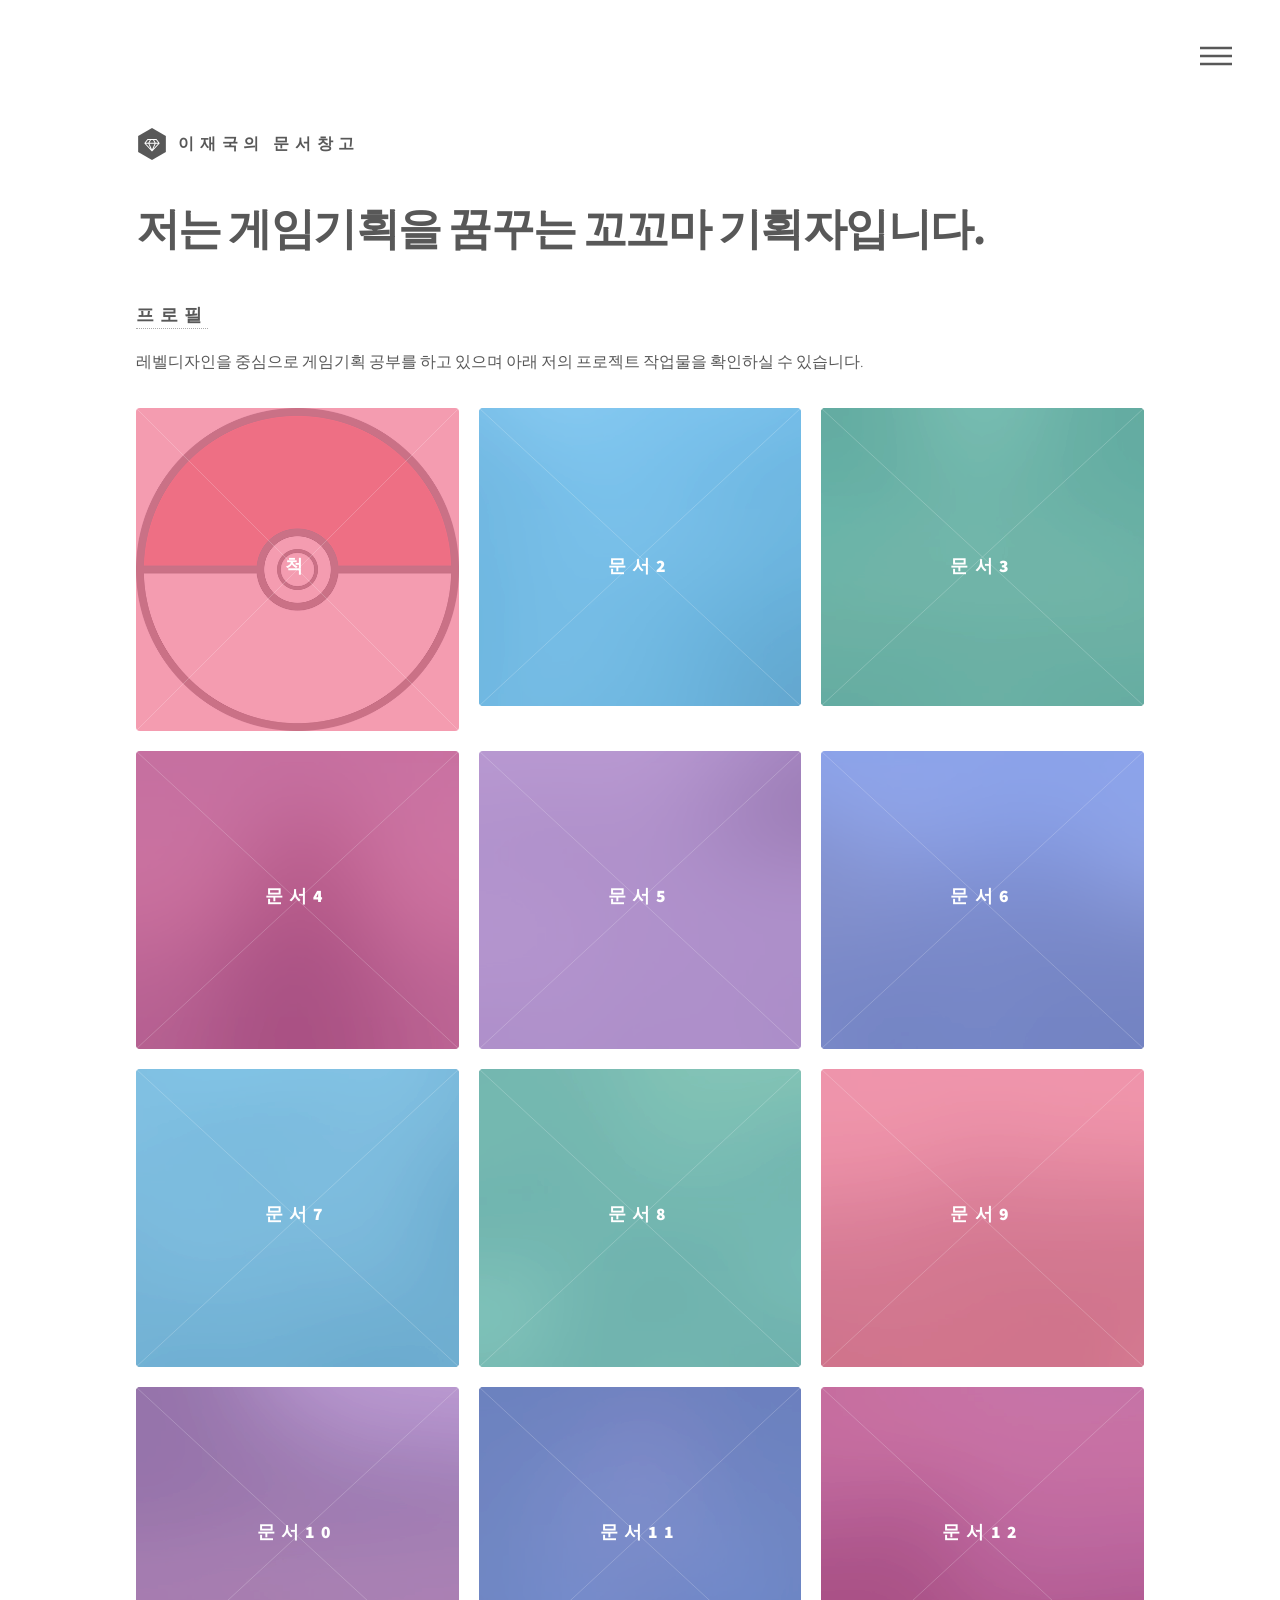
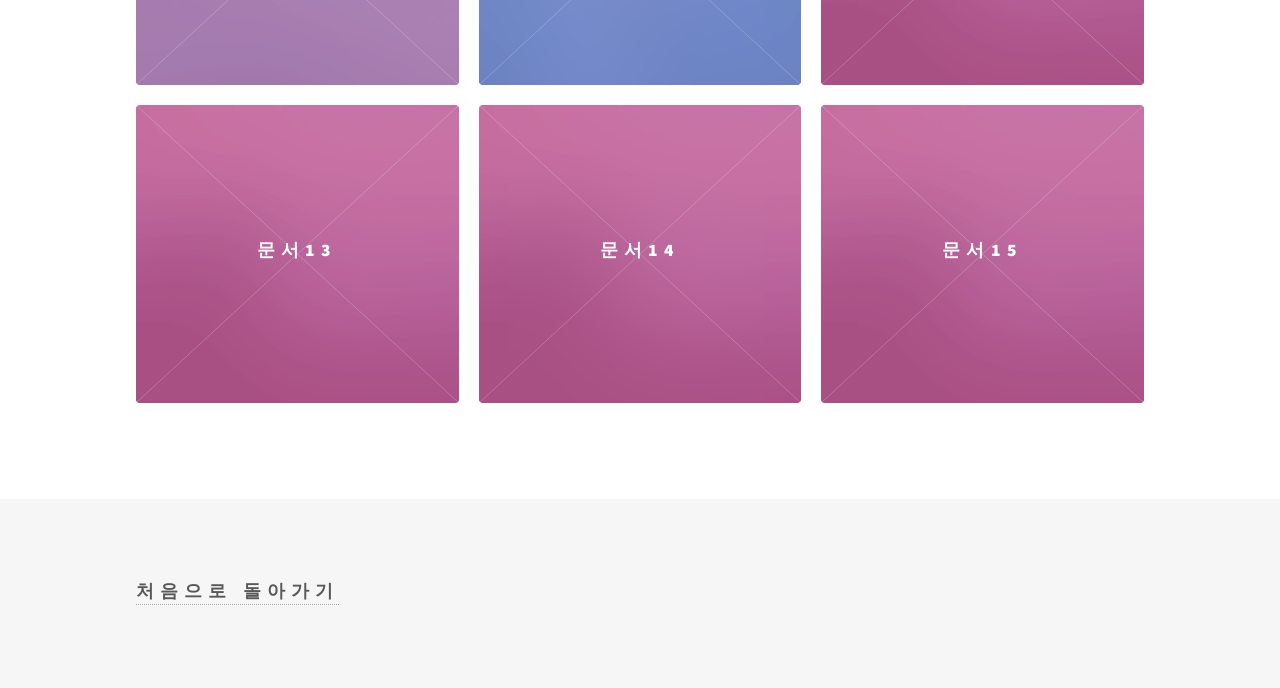
==== pages/index.html @ 63937e30 "새 파일 생성 뉴 마크다운 생성" ====
<!doctype html>
<html>
  <head>
    <title>이재국의 문서창고</title>
    <meta charset="utf-8" />
    <meta
      name="viewport"
      content="width=device-width, initial-scale=1, user-scalable=no"
    />
    <link rel="stylesheet" href="assets/css/main.css" />
    <noscript
      ><link rel="stylesheet" href="assets/css/noscript.css"
    /></noscript>
  </head>
  <body class="is-preload">
    <!-- Wrapper -->
    <div id="wrapper">
      <!-- Header -->
      <header id="header">
        <div class="inner">
          <!-- Logo -->
          <a href="index.html" class="logo">
            <span class="symbol"><img src="images/logo.svg" alt="" /></span
            ><span class="title">이재국의 문서창고</span>
          </a>

          <!-- Nav -->
          <nav>
            <ul>
              <li><a href="#menu">Menu</a></li>
            </ul>
          </nav>
        </div>
      </header>

      <!-- Menu -->
      <nav id="menu">
        <h2>문서바로가기</h2>
        <ul>
          <li><a href="/pages/page01.html">문서1</a></li>
          <li><a href="/pages/page02.html">문서2</a></li>
          <li><a href="/pages/page03.html">문서3</a></li>
          <li><a href="/pages/page04.html">문서4</a></li>
          <li><a href="/pages/page05.html">문서5</a></li>
          <li><a href="/pages/page06.html">문서6</a></li>
          <li><a href="/pages/page07.html">문서7</a></li>
          <li><a href="/pages/page08.html">문서8</a></li>
          <li><a href="/pages/page09.html">문서9</a></li>
          <li><a href="/pages/page10.html">문서10</a></li>
          <li><a href="/pages/page11.html">문서11</a></li>
          <li><a href="/pages/page12.html">문서12</a></li>
          <li><a href="/pages/page13.html">문서13</a></li>
          <li><a href="/pages/page14.html">문서14</a></li>
          <li><a href="/pages/page15.html">문서15</a></li>
        </ul>
      </nav>

      <!-- Main -->
      <div id="main">
        <div class="inner">
          <header>
            <h1>저는 게임기획을 꿈꾸는 꼬꼬마 기획자입니다.<br /></h1>
            <h2>
              <a
                href="https://www.notion.so/gamedesigncosmos/445e931230a882c5b68301362e0fc524?source=copy_link"
                >프로필</a
              >
            </h2>

            <p>
              레벨디자인을 중심으로 게임기획 공부를 하고 있으며 아래 저의
              프로젝트 작업물을 확인하실 수 있습니다.
            </p>
          </header>
          <section class="tiles">
            <article class="style1">
              <span class="image">
                <img src="images/pic01.png" alt="" />
              </span>
              <a href="/pages/page01.html">
                <h2>척</h2>
                <div class="content">
                  <p>로그라이크 디펜스에 대한 기획서 입니다.</p>
                </div>
              </a>
            </article>
            <article class="style2">
              <span class="image">
                <img src="images/pic02.jpg" alt="" />
              </span>
              <a href="/pages/page02.html">
                <h2>문서2</h2>
                <div class="content">
                  <p>
                    응애 나 아기 게임 기획자야
                  </p>
                </div>
              </a>
            </article>
            <article class="style3">
              <span class="image">
                <img src="images/pic03.jpg" alt="" />
              </span>
              <a href="/pages/page03.html">
                <h2>문서3</h2>
                <div class="content">
                  <p>
                    Sed nisl arcu euismod sit amet nisi lorem etiam dolor
                    veroeros et feugiat.
                  </p>
                </div>
              </a>
            </article>
            <article class="style4">
              <span class="image">
                <img src="images/pic04.jpg" alt="" />
              </span>
              <a href="/pages/page04.html">
                <h2>문서4</h2>
                <div class="content">
                  <p>
                    Sed nisl arcu euismod sit amet nisi lorem etiam dolor
                    veroeros et feugiat.
                  </p>
                </div>
              </a>
            </article>
            <article class="style5">
              <span class="image">
                <img src="images/pic05.jpg" alt="" />
              </span>
              <a href="/pages/page05.html">
                <h2>문서5</h2>
                <div class="content">
                  <p>
                    Sed nisl arcu euismod sit amet nisi lorem etiam dolor
                    veroeros et feugiat.
                  </p>
                </div>
              </a>
            </article>
            <article class="style6">
              <span class="image">
                <img src="images/pic06.jpg" alt="" />
              </span>
              <a href="/pages/page06.html">
                <h2>문서6</h2>
                <div class="content">
                  <p>
                    Sed nisl arcu euismod sit amet nisi lorem etiam dolor
                    veroeros et feugiat.
                  </p>
                </div>
              </a>
            </article>
            <article class="style2">
              <span class="image">
                <img src="images/pic07.jpg" alt="" />
              </span>
              <a href="/pages/page07.html">
                <h2>문서7</h2>
                <div class="content">
                  <p>
                    Sed nisl arcu euismod sit amet nisi lorem etiam dolor
                    veroeros et feugiat.
                  </p>
                </div>
              </a>
            </article>
            <article class="style3">
              <span class="image">
                <img src="images/pic08.jpg" alt="" />
              </span>
              <a href="/pages/page08.html">
                <h2>문서8</h2>
                <div class="content">
                  <p>
                    Sed nisl arcu euismod sit amet nisi lorem etiam dolor
                    veroeros et feugiat.
                  </p>
                </div>
              </a>
            </article>
            <article class="style1">
              <span class="image">
                <img src="images/pic09.jpg" alt="" />
              </span>
              <a href="/pages/page09.html">
                <h2>문서9</h2>
                <div class="content">
                  <p>
                    Sed nisl arcu euismod sit amet nisi lorem etiam dolor
                    veroeros et feugiat.
                  </p>
                </div>
              </a>
            </article>
            <article class="style5">
              <span class="image">
                <img src="images/pic10.jpg" alt="" />
              </span>
              <a href="/pages/page10.html">
                <h2>문서10</h2>
                <div class="content">
                  <p>
                    Sed nisl arcu euismod sit amet nisi lorem etiam dolor
                    veroeros et feugiat.
                  </p>
                </div>
              </a>
            </article>
            <article class="style6">
              <span class="image">
                <img src="images/pic11.jpg" alt="" />
              </span>
              <a href="/pages/page11.html">
                <h2>문서11</h2>
                <div class="content">
                  <p>
                    Sed nisl arcu euismod sit amet nisi lorem etiam dolor
                    veroeros et feugiat.
                  </p>
                </div>
              </a>
            </article>
            <article class="style4">
              <span class="image">
                <img src="images/pic12.jpg" alt="" />
              </span>
              <a href="/pages/page12.html">
                <h2>문서12</h2>
                <div class="content">
                  <p>
                    Sed nisl arcu euismod sit amet nisi lorem etiam dolor
                    veroeros et feugiat.
                  </p>
                </div>
              </a>
            </article>
            <article class="style4">
              <span class="image">
                <img src="images/pic12.jpg" alt="" />
              </span>
              <a href="/pages/page12.html">
                <h2>문서13</h2>
                <div class="content">
                  <p>
                    Sed nisl arcu euismod sit amet nisi lorem etiam dolor
                    veroeros et feugiat.
                  </p>
                </div>
              </a>
            </article>
            <article class="style4">
              <span class="image">
                <img src="images/pic12.jpg" alt="" />
              </span>
              <a href="/pages/page12.html">
                <h2>문서14</h2>
                <div class="content">
                  <p>
                    Sed nisl arcu euismod sit amet nisi lorem etiam dolor
                    veroeros et feugiat.
                  </p>
                </div>
              </a>
            </article>
            <article class="style4">
              <span class="image">
                <img src="images/pic12.jpg" alt="" />
              </span>
              <a href="/pages/page12.html">
                <h2>문서15</h2>
                <div class="content">
                  <p>
                    Sed nisl arcu euismod sit amet nisi lorem etiam dolor
                    veroeros et feugiat.
                  </p>
                </div>
              </a>
            </article>
          </section>
        </div>
      </div>

      <!-- Footer -->
      <footer id="footer">
        <div class="inner">
          <h2>
            <a href="/index.html">처음으로 돌아가기</a>
          </h2>
        </div>
      </footer>
    </div>

    <!-- Scripts -->
    <script src="assets/js/jquery.min.js"></script>
    <script src="assets/js/browser.min.js"></script>
    <script src="assets/js/breakpoints.min.js"></script>
    <script src="assets/js/util.js"></script>
    <script src="assets/js/main.js"></script>
  </body>
</html>
---- pages/assets/css/main.css ----
@import url(fontawesome-all.min.css);
@import url("https://fonts.googleapis.com/css?family=Source+Sans+Pro:300,700,900");

/*
	Phantom by HTML5 UP
	html5up.net | @ajlkn
	Free for personal and commercial use under the CCA 3.0 license (html5up.net/license)
*/

html,
body,
div,
span,
applet,
object,
iframe,
h1,
h2,
h3,
h4,
h5,
h6,
p,
blockquote,
pre,
a,
abbr,
acronym,
address,
big,
cite,
code,
del,
dfn,
em,
img,
ins,
kbd,
q,
s,
samp,
small,
strike,
strong,
sub,
sup,
tt,
var,
b,
u,
i,
center,
dl,
dt,
dd,
ol,
ul,
li,
fieldset,
form,
label,
legend,
table,
caption,
tbody,
tfoot,
thead,
tr,
th,
td,
article,
aside,
canvas,
details,
embed,
figure,
figcaption,
footer,
header,
hgroup,
menu,
nav,
output,
ruby,
section,
summary,
time,
mark,
audio,
video {
  margin: 0;
  padding: 0;
  border: 0;
  font-size: 100%;
  font: inherit;
  vertical-align: baseline;
}

article,
aside,
details,
figcaption,
figure,
footer,
header,
hgroup,
menu,
nav,
section {
  display: block;
}

body {
  line-height: 1;
}

ol,
ul {
  list-style: none;
}

blockquote,
q {
  quotes: none;
}

blockquote:before,
blockquote:after,
q:before,
q:after {
  content: "";
  content: none;
}

table {
  border-collapse: collapse;
  border-spacing: 0;
}

body {
  -webkit-text-size-adjust: none;
}

mark {
  background-color: transparent;
  color: inherit;
}

input::-moz-focus-inner {
  border: 0;
  padding: 0;
}

input,
select,
textarea {
  -moz-appearance: none;
  -webkit-appearance: none;
  -ms-appearance: none;
  appearance: none;
}

/* Basic */

@-ms-viewport {
  width: device-width;
}

body {
  -ms-overflow-style: scrollbar;
}

@media screen and (max-width: 480px) {
  html,
  body {
    min-width: 320px;
  }
}

html {
  box-sizing: border-box;
}

*,
*:before,
*:after {
  box-sizing: inherit;
}

body {
  background: #ffffff;
}

body.is-preload *,
body.is-preload *:before,
body.is-preload *:after {
  -moz-animation: none !important;
  -webkit-animation: none !important;
  -ms-animation: none !important;
  animation: none !important;
  -moz-transition: none !important;
  -webkit-transition: none !important;
  -ms-transition: none !important;
  transition: none !important;
}

/* Type */

body,
input,
select,
textarea {
  color: #585858;
  font-family: "Source Sans Pro", Helvetica, sans-serif;
  font-size: 16pt;
  font-weight: 300;
  line-height: 1.75;
}

@media screen and (max-width: 1680px) {
  body,
  input,
  select,
  textarea {
    font-size: 14pt;
  }
}

@media screen and (max-width: 1280px) {
  body,
  input,
  select,
  textarea {
    font-size: 12pt;
  }
}

a {
  -moz-transition:
    border-bottom-color 0.2s ease,
    color 0.2s ease;
  -webkit-transition:
    border-bottom-color 0.2s ease,
    color 0.2s ease;
  -ms-transition:
    border-bottom-color 0.2s ease,
    color 0.2s ease;
  transition:
    border-bottom-color 0.2s ease,
    color 0.2s ease;
  text-decoration: none;
  color: #585858;
  border-bottom: dotted 1px rgba(88, 88, 88, 0.5);
}

a:hover {
  border-bottom-color: transparent;
  color: #44ff66 !important;
}

strong,
b {
  font-weight: 900;
}

em,
i {
  font-style: italic;
}

p {
  margin: 0 0 2em 0;
}

h1 {
  font-size: 2.75em;
  font-weight: 700;
  line-height: 1.3;
  margin: 0 0 1em 0;
  letter-spacing: -0.035em;
}

h1 a {
  color: inherit;
}

@media screen and (max-width: 736px) {
  h1 {
    font-size: 2em;
    margin: 0 0 1em 0;
  }
}

@media screen and (max-width: 360px) {
  h1 {
    font-size: 1.75em;
  }
}

h2,
h3,
h4,
h5,
h6 {
  font-weight: 900;
  line-height: 1.5;
  margin: 0 0 2em 0;
  text-transform: uppercase;
  letter-spacing: 0.35em;
}

h2 a,
h3 a,
h4 a,
h5 a,
h6 a {
  color: inherit;
}

h2 {
  font-size: 1.1em;
}

h3 {
  font-size: 1em;
}

h4 {
  font-size: 0.8em;
}

h5 {
  font-size: 0.8em;
}

h6 {
  font-size: 0.8em;
}

@media screen and (max-width: 980px) {
  h1 br,
  h2 br,
  h3 br,
  h4 br,
  h5 br,
  h6 br {
    display: none;
  }
}

@media screen and (max-width: 736px) {
  h2 {
    font-size: 1em;
  }

  h3 {
    font-size: 0.8em;
  }
}

sub {
  font-size: 0.8em;
  position: relative;
  top: 0.5em;
}

sup {
  font-size: 0.8em;
  position: relative;
  top: -0.5em;
}

blockquote {
  border-left: solid 4px #c9c9c9;
  font-style: italic;
  margin: 0 0 2em 0;
  padding: 0.5em 0 0.5em 2em;
}

code {
  background: rgba(144, 144, 144, 0.075);
  border-radius: 4px;
  border: solid 1px #c9c9c9;
  font-family: "Courier New", monospace;
  font-size: 0.9em;
  margin: 0 0.25em;
  padding: 0.25em 0.65em;
}

pre {
  -webkit-overflow-scrolling: touch;
  font-family: "Courier New", monospace;
  font-size: 0.9em;
  margin: 0 0 2em 0;
}

pre code {
  display: block;
  line-height: 1.75;
  padding: 1em 1.5em;
  overflow-x: auto;
}

hr {
  border: 0;
  border-bottom: solid 1px #c9c9c9;
  margin: 2em 0;
}

hr.major {
  margin: 3em 0;
}

.align-left {
  text-align: left;
}

.align-center {
  text-align: center;
}

.align-right {
  text-align: right;
}

/* Row */

.row {
  display: flex;
  flex-wrap: wrap;
  box-sizing: border-box;
  align-items: stretch;
}

.row > * {
  box-sizing: border-box;
}

.row.gtr-uniform > * > :last-child {
  margin-bottom: 0;
}

.row.aln-left {
  justify-content: flex-start;
}

.row.aln-center {
  justify-content: center;
}

.row.aln-right {
  justify-content: flex-end;
}

.row.aln-top {
  align-items: flex-start;
}

.row.aln-middle {
  align-items: center;
}

.row.aln-bottom {
  align-items: flex-end;
}

.row > .imp {
  order: -1;
}

.row > .col-1 {
  width: 8.33333%;
}

.row > .off-1 {
  margin-left: 8.33333%;
}

.row > .col-2 {
  width: 16.66667%;
}

.row > .off-2 {
  margin-left: 16.66667%;
}

.row > .col-3 {
  width: 25%;
}

.row > .off-3 {
  margin-left: 25%;
}

.row > .col-4 {
  width: 33.33333%;
}

.row > .off-4 {
  margin-left: 33.33333%;
}

.row > .col-5 {
  width: 41.66667%;
}

.row > .off-5 {
  margin-left: 41.66667%;
}

.row > .col-6 {
  width: 50%;
}

.row > .off-6 {
  margin-left: 50%;
}

.row > .col-7 {
  width: 58.33333%;
}

.row > .off-7 {
  margin-left: 58.33333%;
}

.row > .col-8 {
  width: 66.66667%;
}

.row > .off-8 {
  margin-left: 66.66667%;
}

.row > .col-9 {
  width: 75%;
}

.row > .off-9 {
  margin-left: 75%;
}

.row > .col-10 {
  width: 83.33333%;
}

.row > .off-10 {
  margin-left: 83.33333%;
}

.row > .col-11 {
  width: 91.66667%;
}

.row > .off-11 {
  margin-left: 91.66667%;
}

.row > .col-12 {
  width: 100%;
}

.row > .off-12 {
  margin-left: 100%;
}

.row.gtr-0 {
  margin-top: 0;
  margin-left: 0em;
}

.row.gtr-0 > * {
  padding: 0 0 0 0em;
}

.row.gtr-0.gtr-uniform {
  margin-top: 0em;
}

.row.gtr-0.gtr-uniform > * {
  padding-top: 0em;
}

.row.gtr-25 {
  margin-top: 0;
  margin-left: -0.5em;
}

.row.gtr-25 > * {
  padding: 0 0 0 0.5em;
}

.row.gtr-25.gtr-uniform {
  margin-top: -0.5em;
}

.row.gtr-25.gtr-uniform > * {
  padding-top: 0.5em;
}

.row.gtr-50 {
  margin-top: 0;
  margin-left: -1em;
}

.row.gtr-50 > * {
  padding: 0 0 0 1em;
}

.row.gtr-50.gtr-uniform {
  margin-top: -1em;
}

.row.gtr-50.gtr-uniform > * {
  padding-top: 1em;
}

.row {
  margin-top: 0;
  margin-left: -2em;
}

.row > * {
  padding: 0 0 0 2em;
}

.row.gtr-uniform {
  margin-top: -2em;
}

.row.gtr-uniform > * {
  padding-top: 2em;
}

.row.gtr-150 {
  margin-top: 0;
  margin-left: -3em;
}

.row.gtr-150 > * {
  padding: 0 0 0 3em;
}

.row.gtr-150.gtr-uniform {
  margin-top: -3em;
}

.row.gtr-150.gtr-uniform > * {
  padding-top: 3em;
}

.row.gtr-200 {
  margin-top: 0;
  margin-left: -4em;
}

.row.gtr-200 > * {
  padding: 0 0 0 4em;
}

.row.gtr-200.gtr-uniform {
  margin-top: -4em;
}

.row.gtr-200.gtr-uniform > * {
  padding-top: 4em;
}

@media screen and (max-width: 1680px) {
  .row {
    display: flex;
    flex-wrap: wrap;
    box-sizing: border-box;
    align-items: stretch;
  }

  .row > * {
    box-sizing: border-box;
  }

  .row.gtr-uniform > * > :last-child {
    margin-bottom: 0;
  }

  .row.aln-left {
    justify-content: flex-start;
  }

  .row.aln-center {
    justify-content: center;
  }

  .row.aln-right {
    justify-content: flex-end;
  }

  .row.aln-top {
    align-items: flex-start;
  }

  .row.aln-middle {
    align-items: center;
  }

  .row.aln-bottom {
    align-items: flex-end;
  }

  .row > .imp-xlarge {
    order: -1;
  }

  .row > .col-1-xlarge {
    width: 8.33333%;
  }

  .row > .off-1-xlarge {
    margin-left: 8.33333%;
  }

  .row > .col-2-xlarge {
    width: 16.66667%;
  }

  .row > .off-2-xlarge {
    margin-left: 16.66667%;
  }

  .row > .col-3-xlarge {
    width: 25%;
  }

  .row > .off-3-xlarge {
    margin-left: 25%;
  }

  .row > .col-4-xlarge {
    width: 33.33333%;
  }

  .row > .off-4-xlarge {
    margin-left: 33.33333%;
  }

  .row > .col-5-xlarge {
    width: 41.66667%;
  }

  .row > .off-5-xlarge {
    margin-left: 41.66667%;
  }

  .row > .col-6-xlarge {
    width: 50%;
  }

  .row > .off-6-xlarge {
    margin-left: 50%;
  }

  .row > .col-7-xlarge {
    width: 58.33333%;
  }

  .row > .off-7-xlarge {
    margin-left: 58.33333%;
  }

  .row > .col-8-xlarge {
    width: 66.66667%;
  }

  .row > .off-8-xlarge {
    margin-left: 66.66667%;
  }

  .row > .col-9-xlarge {
    width: 75%;
  }

  .row > .off-9-xlarge {
    margin-left: 75%;
  }

  .row > .col-10-xlarge {
    width: 83.33333%;
  }

  .row > .off-10-xlarge {
    margin-left: 83.33333%;
  }

  .row > .col-11-xlarge {
    width: 91.66667%;
  }

  .row > .off-11-xlarge {
    margin-left: 91.66667%;
  }

  .row > .col-12-xlarge {
    width: 100%;
  }

  .row > .off-12-xlarge {
    margin-left: 100%;
  }

  .row.gtr-0 {
    margin-top: 0;
    margin-left: 0em;
  }

  .row.gtr-0 > * {
    padding: 0 0 0 0em;
  }

  .row.gtr-0.gtr-uniform {
    margin-top: 0em;
  }

  .row.gtr-0.gtr-uniform > * {
    padding-top: 0em;
  }

  .row.gtr-25 {
    margin-top: 0;
    margin-left: -0.5em;
  }

  .row.gtr-25 > * {
    padding: 0 0 0 0.5em;
  }

  .row.gtr-25.gtr-uniform {
    margin-top: -0.5em;
  }

  .row.gtr-25.gtr-uniform > * {
    padding-top: 0.5em;
  }

  .row.gtr-50 {
    margin-top: 0;
    margin-left: -1em;
  }

  .row.gtr-50 > * {
    padding: 0 0 0 1em;
  }

  .row.gtr-50.gtr-uniform {
    margin-top: -1em;
  }

  .row.gtr-50.gtr-uniform > * {
    padding-top: 1em;
  }

  .row {
    margin-top: 0;
    margin-left: -2em;
  }

  .row > * {
    padding: 0 0 0 2em;
  }

  .row.gtr-uniform {
    margin-top: -2em;
  }

  .row.gtr-uniform > * {
    padding-top: 2em;
  }

  .row.gtr-150 {
    margin-top: 0;
    margin-left: -3em;
  }

  .row.gtr-150 > * {
    padding: 0 0 0 3em;
  }

  .row.gtr-150.gtr-uniform {
    margin-top: -3em;
  }

  .row.gtr-150.gtr-uniform > * {
    padding-top: 3em;
  }

  .row.gtr-200 {
    margin-top: 0;
    margin-left: -4em;
  }

  .row.gtr-200 > * {
    padding: 0 0 0 4em;
  }

  .row.gtr-200.gtr-uniform {
    margin-top: -4em;
  }

  .row.gtr-200.gtr-uniform > * {
    padding-top: 4em;
  }
}

@media screen and (max-width: 1280px) {
  .row {
    display: flex;
    flex-wrap: wrap;
    box-sizing: border-box;
    align-items: stretch;
  }

  .row > * {
    box-sizing: border-box;
  }

  .row.gtr-uniform > * > :last-child {
    margin-bottom: 0;
  }

  .row.aln-left {
    justify-content: flex-start;
  }

  .row.aln-center {
    justify-content: center;
  }

  .row.aln-right {
    justify-content: flex-end;
  }

  .row.aln-top {
    align-items: flex-start;
  }

  .row.aln-middle {
    align-items: center;
  }

  .row.aln-bottom {
    align-items: flex-end;
  }

  .row > .imp-large {
    order: -1;
  }

  .row > .col-1-large {
    width: 8.33333%;
  }

  .row > .off-1-large {
    margin-left: 8.33333%;
  }

  .row > .col-2-large {
    width: 16.66667%;
  }

  .row > .off-2-large {
    margin-left: 16.66667%;
  }

  .row > .col-3-large {
    width: 25%;
  }

  .row > .off-3-large {
    margin-left: 25%;
  }

  .row > .col-4-large {
    width: 33.33333%;
  }

  .row > .off-4-large {
    margin-left: 33.33333%;
  }

  .row > .col-5-large {
    width: 41.66667%;
  }

  .row > .off-5-large {
    margin-left: 41.66667%;
  }

  .row > .col-6-large {
    width: 50%;
  }

  .row > .off-6-large {
    margin-left: 50%;
  }

  .row > .col-7-large {
    width: 58.33333%;
  }

  .row > .off-7-large {
    margin-left: 58.33333%;
  }

  .row > .col-8-large {
    width: 66.66667%;
  }

  .row > .off-8-large {
    margin-left: 66.66667%;
  }

  .row > .col-9-large {
    width: 75%;
  }

  .row > .off-9-large {
    margin-left: 75%;
  }

  .row > .col-10-large {
    width: 83.33333%;
  }

  .row > .off-10-large {
    margin-left: 83.33333%;
  }

  .row > .col-11-large {
    width: 91.66667%;
  }

  .row > .off-11-large {
    margin-left: 91.66667%;
  }

  .row > .col-12-large {
    width: 100%;
  }

  .row > .off-12-large {
    margin-left: 100%;
  }

  .row.gtr-0 {
    margin-top: 0;
    margin-left: 0em;
  }

  .row.gtr-0 > * {
    padding: 0 0 0 0em;
  }

  .row.gtr-0.gtr-uniform {
    margin-top: 0em;
  }

  .row.gtr-0.gtr-uniform > * {
    padding-top: 0em;
  }

  .row.gtr-25 {
    margin-top: 0;
    margin-left: -0.5em;
  }

  .row.gtr-25 > * {
    padding: 0 0 0 0.5em;
  }

  .row.gtr-25.gtr-uniform {
    margin-top: -0.5em;
  }

  .row.gtr-25.gtr-uniform > * {
    padding-top: 0.5em;
  }

  .row.gtr-50 {
    margin-top: 0;
    margin-left: -1em;
  }

  .row.gtr-50 > * {
    padding: 0 0 0 1em;
  }

  .row.gtr-50.gtr-uniform {
    margin-top: -1em;
  }

  .row.gtr-50.gtr-uniform > * {
    padding-top: 1em;
  }

  .row {
    margin-top: 0;
    margin-left: -2em;
  }

  .row > * {
    padding: 0 0 0 2em;
  }

  .row.gtr-uniform {
    margin-top: -2em;
  }

  .row.gtr-uniform > * {
    padding-top: 2em;
  }

  .row.gtr-150 {
    margin-top: 0;
    margin-left: -3em;
  }

  .row.gtr-150 > * {
    padding: 0 0 0 3em;
  }

  .row.gtr-150.gtr-uniform {
    margin-top: -3em;
  }

  .row.gtr-150.gtr-uniform > * {
    padding-top: 3em;
  }

  .row.gtr-200 {
    margin-top: 0;
    margin-left: -4em;
  }

  .row.gtr-200 > * {
    padding: 0 0 0 4em;
  }

  .row.gtr-200.gtr-uniform {
    margin-top: -4em;
  }

  .row.gtr-200.gtr-uniform > * {
    padding-top: 4em;
  }
}

@media screen and (max-width: 980px) {
  .row {
    display: flex;
    flex-wrap: wrap;
    box-sizing: border-box;
    align-items: stretch;
  }

  .row > * {
    box-sizing: border-box;
  }

  .row.gtr-uniform > * > :last-child {
    margin-bottom: 0;
  }

  .row.aln-left {
    justify-content: flex-start;
  }

  .row.aln-center {
    justify-content: center;
  }

  .row.aln-right {
    justify-content: flex-end;
  }

  .row.aln-top {
    align-items: flex-start;
  }

  .row.aln-middle {
    align-items: center;
  }

  .row.aln-bottom {
    align-items: flex-end;
  }

  .row > .imp-medium {
    order: -1;
  }

  .row > .col-1-medium {
    width: 8.33333%;
  }

  .row > .off-1-medium {
    margin-left: 8.33333%;
  }

  .row > .col-2-medium {
    width: 16.66667%;
  }

  .row > .off-2-medium {
    margin-left: 16.66667%;
  }

  .row > .col-3-medium {
    width: 25%;
  }

  .row > .off-3-medium {
    margin-left: 25%;
  }

  .row > .col-4-medium {
    width: 33.33333%;
  }

  .row > .off-4-medium {
    margin-left: 33.33333%;
  }

  .row > .col-5-medium {
    width: 41.66667%;
  }

  .row > .off-5-medium {
    margin-left: 41.66667%;
  }

  .row > .col-6-medium {
    width: 50%;
  }

  .row > .off-6-medium {
    margin-left: 50%;
  }

  .row > .col-7-medium {
    width: 58.33333%;
  }

  .row > .off-7-medium {
    margin-left: 58.33333%;
  }

  .row > .col-8-medium {
    width: 66.66667%;
  }

  .row > .off-8-medium {
    margin-left: 66.66667%;
  }

  .row > .col-9-medium {
    width: 75%;
  }

  .row > .off-9-medium {
    margin-left: 75%;
  }

  .row > .col-10-medium {
    width: 83.33333%;
  }

  .row > .off-10-medium {
    margin-left: 83.33333%;
  }

  .row > .col-11-medium {
    width: 91.66667%;
  }

  .row > .off-11-medium {
    margin-left: 91.66667%;
  }

  .row > .col-12-medium {
    width: 100%;
  }

  .row > .off-12-medium {
    margin-left: 100%;
  }

  .row.gtr-0 {
    margin-top: 0;
    margin-left: 0em;
  }

  .row.gtr-0 > * {
    padding: 0 0 0 0em;
  }

  .row.gtr-0.gtr-uniform {
    margin-top: 0em;
  }

  .row.gtr-0.gtr-uniform > * {
    padding-top: 0em;
  }

  .row.gtr-25 {
    margin-top: 0;
    margin-left: -0.375em;
  }

  .row.gtr-25 > * {
    padding: 0 0 0 0.375em;
  }

  .row.gtr-25.gtr-uniform {
    margin-top: -0.375em;
  }

  .row.gtr-25.gtr-uniform > * {
    padding-top: 0.375em;
  }

  .row.gtr-50 {
    margin-top: 0;
    margin-left: -0.75em;
  }

  .row.gtr-50 > * {
    padding: 0 0 0 0.75em;
  }

  .row.gtr-50.gtr-uniform {
    margin-top: -0.75em;
  }

  .row.gtr-50.gtr-uniform > * {
    padding-top: 0.75em;
  }

  .row {
    margin-top: 0;
    margin-left: -1.5em;
  }

  .row > * {
    padding: 0 0 0 1.5em;
  }

  .row.gtr-uniform {
    margin-top: -1.5em;
  }

  .row.gtr-uniform > * {
    padding-top: 1.5em;
  }

  .row.gtr-150 {
    margin-top: 0;
    margin-left: -2.25em;
  }

  .row.gtr-150 > * {
    padding: 0 0 0 2.25em;
  }

  .row.gtr-150.gtr-uniform {
    margin-top: -2.25em;
  }

  .row.gtr-150.gtr-uniform > * {
    padding-top: 2.25em;
  }

  .row.gtr-200 {
    margin-top: 0;
    margin-left: -3em;
  }

  .row.gtr-200 > * {
    padding: 0 0 0 3em;
  }

  .row.gtr-200.gtr-uniform {
    margin-top: -3em;
  }

  .row.gtr-200.gtr-uniform > * {
    padding-top: 3em;
  }
}

@media screen and (max-width: 736px) {
  .row {
    display: flex;
    flex-wrap: wrap;
    box-sizing: border-box;
    align-items: stretch;
  }

  .row > * {
    box-sizing: border-box;
  }

  .row.gtr-uniform > * > :last-child {
    margin-bottom: 0;
  }

  .row.aln-left {
    justify-content: flex-start;
  }

  .row.aln-center {
    justify-content: center;
  }

  .row.aln-right {
    justify-content: flex-end;
  }

  .row.aln-top {
    align-items: flex-start;
  }

  .row.aln-middle {
    align-items: center;
  }

  .row.aln-bottom {
    align-items: flex-end;
  }

  .row > .imp-small {
    order: -1;
  }

  .row > .col-1-small {
    width: 8.33333%;
  }

  .row > .off-1-small {
    margin-left: 8.33333%;
  }

  .row > .col-2-small {
    width: 16.66667%;
  }

  .row > .off-2-small {
    margin-left: 16.66667%;
  }

  .row > .col-3-small {
    width: 25%;
  }

  .row > .off-3-small {
    margin-left: 25%;
  }

  .row > .col-4-small {
    width: 33.33333%;
  }

  .row > .off-4-small {
    margin-left: 33.33333%;
  }

  .row > .col-5-small {
    width: 41.66667%;
  }

  .row > .off-5-small {
    margin-left: 41.66667%;
  }

  .row > .col-6-small {
    width: 50%;
  }

  .row > .off-6-small {
    margin-left: 50%;
  }

  .row > .col-7-small {
    width: 58.33333%;
  }

  .row > .off-7-small {
    margin-left: 58.33333%;
  }

  .row > .col-8-small {
    width: 66.66667%;
  }

  .row > .off-8-small {
    margin-left: 66.66667%;
  }

  .row > .col-9-small {
    width: 75%;
  }

  .row > .off-9-small {
    margin-left: 75%;
  }

  .row > .col-10-small {
    width: 83.33333%;
  }

  .row > .off-10-small {
    margin-left: 83.33333%;
  }

  .row > .col-11-small {
    width: 91.66667%;
  }

  .row > .off-11-small {
    margin-left: 91.66667%;
  }

  .row > .col-12-small {
    width: 100%;
  }

  .row > .off-12-small {
    margin-left: 100%;
  }

  .row.gtr-0 {
    margin-top: 0;
    margin-left: 0em;
  }

  .row.gtr-0 > * {
    padding: 0 0 0 0em;
  }

  .row.gtr-0.gtr-uniform {
    margin-top: 0em;
  }

  .row.gtr-0.gtr-uniform > * {
    padding-top: 0em;
  }

  .row.gtr-25 {
    margin-top: 0;
    margin-left: -0.25em;
  }

  .row.gtr-25 > * {
    padding: 0 0 0 0.25em;
  }

  .row.gtr-25.gtr-uniform {
    margin-top: -0.25em;
  }

  .row.gtr-25.gtr-uniform > * {
    padding-top: 0.25em;
  }

  .row.gtr-50 {
    margin-top: 0;
    margin-left: -0.5em;
  }

  .row.gtr-50 > * {
    padding: 0 0 0 0.5em;
  }

  .row.gtr-50.gtr-uniform {
    margin-top: -0.5em;
  }

  .row.gtr-50.gtr-uniform > * {
    padding-top: 0.5em;
  }

  .row {
    margin-top: 0;
    margin-left: -1em;
  }

  .row > * {
    padding: 0 0 0 1em;
  }

  .row.gtr-uniform {
    margin-top: -1em;
  }

  .row.gtr-uniform > * {
    padding-top: 1em;
  }

  .row.gtr-150 {
    margin-top: 0;
    margin-left: -1.5em;
  }

  .row.gtr-150 > * {
    padding: 0 0 0 1.5em;
  }

  .row.gtr-150.gtr-uniform {
    margin-top: -1.5em;
  }

  .row.gtr-150.gtr-uniform > * {
    padding-top: 1.5em;
  }

  .row.gtr-200 {
    margin-top: 0;
    margin-left: -2em;
  }

  .row.gtr-200 > * {
    padding: 0 0 0 2em;
  }

  .row.gtr-200.gtr-uniform {
    margin-top: -2em;
  }

  .row.gtr-200.gtr-uniform > * {
    padding-top: 2em;
  }
}

@media screen and (max-width: 480px) {
  .row {
    display: flex;
    flex-wrap: wrap;
    box-sizing: border-box;
    align-items: stretch;
  }

  .row > * {
    box-sizing: border-box;
  }

  .row.gtr-uniform > * > :last-child {
    margin-bottom: 0;
  }

  .row.aln-left {
    justify-content: flex-start;
  }

  .row.aln-center {
    justify-content: center;
  }

  .row.aln-right {
    justify-content: flex-end;
  }

  .row.aln-top {
    align-items: flex-start;
  }

  .row.aln-middle {
    align-items: center;
  }

  .row.aln-bottom {
    align-items: flex-end;
  }

  .row > .imp-xsmall {
    order: -1;
  }

  .row > .col-1-xsmall {
    width: 8.33333%;
  }

  .row > .off-1-xsmall {
    margin-left: 8.33333%;
  }

  .row > .col-2-xsmall {
    width: 16.66667%;
  }

  .row > .off-2-xsmall {
    margin-left: 16.66667%;
  }

  .row > .col-3-xsmall {
    width: 25%;
  }

  .row > .off-3-xsmall {
    margin-left: 25%;
  }

  .row > .col-4-xsmall {
    width: 33.33333%;
  }

  .row > .off-4-xsmall {
    margin-left: 33.33333%;
  }

  .row > .col-5-xsmall {
    width: 41.66667%;
  }

  .row > .off-5-xsmall {
    margin-left: 41.66667%;
  }

  .row > .col-6-xsmall {
    width: 50%;
  }

  .row > .off-6-xsmall {
    margin-left: 50%;
  }

  .row > .col-7-xsmall {
    width: 58.33333%;
  }

  .row > .off-7-xsmall {
    margin-left: 58.33333%;
  }

  .row > .col-8-xsmall {
    width: 66.66667%;
  }

  .row > .off-8-xsmall {
    margin-left: 66.66667%;
  }

  .row > .col-9-xsmall {
    width: 75%;
  }

  .row > .off-9-xsmall {
    margin-left: 75%;
  }

  .row > .col-10-xsmall {
    width: 83.33333%;
  }

  .row > .off-10-xsmall {
    margin-left: 83.33333%;
  }

  .row > .col-11-xsmall {
    width: 91.66667%;
  }

  .row > .off-11-xsmall {
    margin-left: 91.66667%;
  }

  .row > .col-12-xsmall {
    width: 100%;
  }

  .row > .off-12-xsmall {
    margin-left: 100%;
  }

  .row.gtr-0 {
    margin-top: 0;
    margin-left: 0em;
  }

  .row.gtr-0 > * {
    padding: 0 0 0 0em;
  }

  .row.gtr-0.gtr-uniform {
    margin-top: 0em;
  }

  .row.gtr-0.gtr-uniform > * {
    padding-top: 0em;
  }

  .row.gtr-25 {
    margin-top: 0;
    margin-left: -0.25em;
  }

  .row.gtr-25 > * {
    padding: 0 0 0 0.25em;
  }

  .row.gtr-25.gtr-uniform {
    margin-top: -0.25em;
  }

  .row.gtr-25.gtr-uniform > * {
    padding-top: 0.25em;
  }

  .row.gtr-50 {
    margin-top: 0;
    margin-left: -0.5em;
  }

  .row.gtr-50 > * {
    padding: 0 0 0 0.5em;
  }

  .row.gtr-50.gtr-uniform {
    margin-top: -0.5em;
  }

  .row.gtr-50.gtr-uniform > * {
    padding-top: 0.5em;
  }

  .row {
    margin-top: 0;
    margin-left: -1em;
  }

  .row > * {
    padding: 0 0 0 1em;
  }

  .row.gtr-uniform {
    margin-top: -1em;
  }

  .row.gtr-uniform > * {
    padding-top: 1em;
  }

  .row.gtr-150 {
    margin-top: 0;
    margin-left: -1.5em;
  }

  .row.gtr-150 > * {
    padding: 0 0 0 1.5em;
  }

  .row.gtr-150.gtr-uniform {
    margin-top: -1.5em;
  }

  .row.gtr-150.gtr-uniform > * {
    padding-top: 1.5em;
  }

  .row.gtr-200 {
    margin-top: 0;
    margin-left: -2em;
  }

  .row.gtr-200 > * {
    padding: 0 0 0 2em;
  }

  .row.gtr-200.gtr-uniform {
    margin-top: -2em;
  }

  .row.gtr-200.gtr-uniform > * {
    padding-top: 2em;
  }
}

/* Section/Article */

section.special,
article.special {
  text-align: center;
}

header p {
  margin-top: -1em;
}

@media screen and (max-width: 736px) {
  header p {
    margin-top: 0;
  }
}

/* Icon */

.icon {
  text-decoration: none;
  border-bottom: none;
  position: relative;
}

.icon:before {
  -moz-osx-font-smoothing: grayscale;
  -webkit-font-smoothing: antialiased;
  display: inline-block;
  font-style: normal;
  font-variant: normal;
  text-rendering: auto;
  line-height: 1;
  text-transform: none !important;
  font-family: "Font Awesome 5 Free";
  font-weight: 400;
}

.icon > .label {
  display: none;
}

.icon:before {
  line-height: inherit;
}

.icon.solid:before {
  font-weight: 900;
}

.icon.brands:before {
  font-family: "Font Awesome 5 Brands";
}

.icon.style2 {
  -moz-transition:
    background-color 0.2s ease-in-out,
    color 0.2s ease-in-out,
    border-color 0.2s ease-in-out;
  -webkit-transition:
    background-color 0.2s ease-in-out,
    color 0.2s ease-in-out,
    border-color 0.2s ease-in-out;
  -ms-transition:
    background-color 0.2s ease-in-out,
    color 0.2s ease-in-out,
    border-color 0.2s ease-in-out;
  transition:
    background-color 0.2s ease-in-out,
    color 0.2s ease-in-out,
    border-color 0.2s ease-in-out;
  background-color: transparent;
  border: solid 1px #c9c9c9;
  border-radius: 4px;
  width: 2.65em;
  height: 2.65em;
  display: inline-block;
  text-align: center;
  line-height: 2.65em;
  color: inherit;
}

.icon.style2:before {
  font-size: 1.1em;
}

.icon.style2:hover {
  color: #f2849e;
  border-color: #f2849e;
}

.icon.style2:active {
  background-color: rgba(242, 132, 158, 0.1);
}

/* List */

ol {
  list-style: decimal;
  margin: 0 0 2em 0;
  padding-left: 1.25em;
}

ol li {
  padding-left: 0.25em;
}

ul {
  list-style: disc;
  margin: 0 0 2em 0;
  padding-left: 1em;
}

ul li {
  padding-left: 0.5em;
}

ul.alt {
  list-style: none;
  padding-left: 0;
}

ul.alt li {
  border-top: solid 1px #c9c9c9;
  padding: 0.5em 0;
}

ul.alt li:first-child {
  border-top: 0;
  padding-top: 0;
}

dl {
  margin: 0 0 2em 0;
}

dl dt {
  display: block;
  font-weight: 900;
  margin: 0 0 1em 0;
}

dl dd {
  margin-left: 2em;
}

/* Actions */

ul.actions {
  display: -moz-flex;
  display: -webkit-flex;
  display: -ms-flex;
  display: flex;
  cursor: default;
  list-style: none;
  margin-left: -1em;
  padding-left: 0;
}

ul.actions li {
  padding: 0 0 0 1em;
  vertical-align: middle;
}

ul.actions.special {
  -moz-justify-content: center;
  -webkit-justify-content: center;
  -ms-justify-content: center;
  justify-content: center;
  width: 100%;
  margin-left: 0;
}

ul.actions.special li:first-child {
  padding-left: 0;
}

ul.actions.stacked {
  -moz-flex-direction: column;
  -webkit-flex-direction: column;
  -ms-flex-direction: column;
  flex-direction: column;
  margin-left: 0;
}

ul.actions.stacked li {
  padding: 1.3em 0 0 0;
}

ul.actions.stacked li:first-child {
  padding-top: 0;
}

ul.actions.fit {
  width: calc(100% + 1em);
}

ul.actions.fit li {
  -moz-flex-grow: 1;
  -webkit-flex-grow: 1;
  -ms-flex-grow: 1;
  flex-grow: 1;
  -moz-flex-shrink: 1;
  -webkit-flex-shrink: 1;
  -ms-flex-shrink: 1;
  flex-shrink: 1;
  width: 100%;
}

ul.actions.fit li > * {
  width: 100%;
}

ul.actions.fit.stacked {
  width: 100%;
}

@media screen and (max-width: 480px) {
  ul.actions:not(.fixed) {
    -moz-flex-direction: column;
    -webkit-flex-direction: column;
    -ms-flex-direction: column;
    flex-direction: column;
    margin-left: 0;
    width: 100% !important;
  }

  ul.actions:not(.fixed) li {
    -moz-flex-grow: 1;
    -webkit-flex-grow: 1;
    -ms-flex-grow: 1;
    flex-grow: 1;
    -moz-flex-shrink: 1;
    -webkit-flex-shrink: 1;
    -ms-flex-shrink: 1;
    flex-shrink: 1;
    padding: 1em 0 0 0;
    text-align: center;
    width: 100%;
  }

  ul.actions:not(.fixed) li > * {
    width: 100%;
  }

  ul.actions:not(.fixed) li:first-child {
    padding-top: 0;
  }

  ul.actions:not(.fixed) li input[type="submit"],
  ul.actions:not(.fixed) li input[type="reset"],
  ul.actions:not(.fixed) li input[type="button"],
  ul.actions:not(.fixed) li button,
  ul.actions:not(.fixed) li .button {
    width: 100%;
  }

  ul.actions:not(.fixed) li input[type="submit"].icon:before,
  ul.actions:not(.fixed) li input[type="reset"].icon:before,
  ul.actions:not(.fixed) li input[type="button"].icon:before,
  ul.actions:not(.fixed) li button.icon:before,
  ul.actions:not(.fixed) li .button.icon:before {
    margin-left: -0.5rem;
  }
}

/* Icons */

ul.icons {
  cursor: default;
  list-style: none;
  padding-left: 0;
  margin: -1em 0 2em -1em;
}

ul.icons li {
  display: inline-block;
  padding: 1em 0 0 1em;
}

/* Form */

form {
  margin: 0 0 2em 0;
  overflow-x: hidden;
}

form > :last-child {
  margin-bottom: 0;
}

form > .fields {
  display: -moz-flex;
  display: -webkit-flex;
  display: -ms-flex;
  display: flex;
  -moz-flex-wrap: wrap;
  -webkit-flex-wrap: wrap;
  -ms-flex-wrap: wrap;
  flex-wrap: wrap;
  width: calc(100% + 3em);
  margin: -1.5em 0 2em -1.5em;
}

form > .fields > .field {
  -moz-flex-grow: 0;
  -webkit-flex-grow: 0;
  -ms-flex-grow: 0;
  flex-grow: 0;
  -moz-flex-shrink: 0;
  -webkit-flex-shrink: 0;
  -ms-flex-shrink: 0;
  flex-shrink: 0;
  padding: 1.5em 0 0 1.5em;
  width: calc(100% - 1.5em);
}

form > .fields > .field.half {
  width: calc(50% - 0.75em);
}

form > .fields > .field.third {
  width: calc(100% / 3 - 0.5em);
}

form > .fields > .field.quarter {
  width: calc(25% - 0.375em);
}

@media screen and (max-width: 480px) {
  form > .fields {
    width: calc(100% + 3em);
    margin: -1.5em 0 2em -1.5em;
  }

  form > .fields > .field {
    padding: 1.5em 0 0 1.5em;
    width: calc(100% - 1.5em);
  }

  form > .fields > .field.half {
    width: calc(100% - 1.5em);
  }

  form > .fields > .field.third {
    width: calc(100% - 1.5em);
  }

  form > .fields > .field.quarter {
    width: calc(100% - 1.5em);
  }
}

label {
  display: block;
  font-size: 0.9em;
  font-weight: 900;
  margin: 0 0 1em 0;
}

input[type="text"],
input[type="password"],
input[type="email"],
input[type="tel"],
select,
textarea {
  -moz-appearance: none;
  -webkit-appearance: none;
  -ms-appearance: none;
  appearance: none;
  background-color: transparent;
  border: none;
  border-radius: 0;
  border-bottom: solid 1px #c9c9c9;
  color: inherit;
  display: block;
  outline: 0;
  padding: 0;
  text-decoration: none;
  width: 100%;
}

input[type="text"]:invalid,
input[type="password"]:invalid,
input[type="email"]:invalid,
input[type="tel"]:invalid,
select:invalid,
textarea:invalid {
  box-shadow: none;
}

input[type="text"]:focus,
input[type="password"]:focus,
input[type="email"]:focus,
input[type="tel"]:focus,
select:focus,
textarea:focus {
  border-bottom-color: #f2849e;
  box-shadow: inset 0 -1px 0 0 #f2849e;
}

select {
  background-image: url("data:image/svg+xml;charset=utf8,%3Csvg xmlns='http://www.w3.org/2000/svg' width='40' height='40' preserveAspectRatio='none' viewBox='0 0 40 40'%3E%3Cpath d='M9.4,12.3l10.4,10.4l10.4-10.4c0.2-0.2,0.5-0.4,0.9-0.4c0.3,0,0.6,0.1,0.9,0.4l3.3,3.3c0.2,0.2,0.4,0.5,0.4,0.9 c0,0.4-0.1,0.6-0.4,0.9L20.7,31.9c-0.2,0.2-0.5,0.4-0.9,0.4c-0.3,0-0.6-0.1-0.9-0.4L4.3,17.3c-0.2-0.2-0.4-0.5-0.4-0.9 c0-0.4,0.1-0.6,0.4-0.9l3.3-3.3c0.2-0.2,0.5-0.4,0.9-0.4S9.1,12.1,9.4,12.3z' fill='%23c9c9c9' /%3E%3C/svg%3E");
  background-size: 1.25rem;
  background-repeat: no-repeat;
  background-position: calc(100% - 1rem) center;
  height: 3em;
  padding-right: 3em;
  text-overflow: ellipsis;
}

select option {
  background: #ffffff;
}

select:focus::-ms-value {
  background-color: transparent;
}

select::-ms-expand {
  display: none;
}

input[type="text"],
input[type="password"],
input[type="email"],
select {
  height: 3em;
}

textarea {
  padding: 0;
  min-height: 3.75em;
}

input[type="checkbox"],
input[type="radio"] {
  -moz-appearance: none;
  -webkit-appearance: none;
  -ms-appearance: none;
  appearance: none;
  display: block;
  float: left;
  margin-right: -2em;
  opacity: 0;
  width: 1em;
  z-index: -1;
}

input[type="checkbox"] + label,
input[type="radio"] + label {
  text-decoration: none;
  color: #585858;
  cursor: pointer;
  display: inline-block;
  font-size: 1em;
  font-weight: 300;
  padding-left: 2.55em;
  padding-right: 0.75em;
  position: relative;
}

input[type="checkbox"] + label:before,
input[type="radio"] + label:before {
  -moz-osx-font-smoothing: grayscale;
  -webkit-font-smoothing: antialiased;
  display: inline-block;
  font-style: normal;
  font-variant: normal;
  text-rendering: auto;
  line-height: 1;
  text-transform: none !important;
  font-family: "Font Awesome 5 Free";
  font-weight: 900;
}

input[type="checkbox"] + label:before,
input[type="radio"] + label:before {
  border-radius: 4px;
  border: solid 1px #c9c9c9;
  content: "";
  display: inline-block;
  font-size: 0.8em;
  height: 2.25em;
  left: 0;
  line-height: 2.25em;
  position: absolute;
  text-align: center;
  top: 0;
  width: 2.25em;
}

input[type="checkbox"]:checked + label:before,
input[type="radio"]:checked + label:before {
  background: #585858;
  border-color: #585858;
  color: #ffffff;
  content: "\f00c";
}

input[type="checkbox"]:focus + label:before,
input[type="radio"]:focus + label:before {
  border-color: #f2849e;
  box-shadow: 0 0 0 1px #f2849e;
}

input[type="checkbox"] + label:before {
  border-radius: 4px;
}

input[type="radio"] + label:before {
  border-radius: 100%;
}

/* Box */

.box {
  border-radius: 4px;
  border: solid 1px #c9c9c9;
  margin-bottom: 2em;
  padding: 1.5em;
}

.box > :last-child,
.box > :last-child > :last-child,
.box > :last-child > :last-child > :last-child {
  margin-bottom: 0;
}

.box.alt {
  border: 0;
  border-radius: 0;
  padding: 0;
}

/* Image */

.image {
  border-radius: 4px;
  border: 0;
  display: inline-block;
  position: relative;
}

.image img {
  border-radius: 4px;
  display: block;
}

.image.left,
.image.right {
  max-width: 40%;
}

.image.left img,
.image.right img {
  width: 100%;
}

.image.left {
  float: left;
  padding: 0 1.5em 1em 0;
  top: 0.25em;
}

.image.right {
  float: right;
  padding: 0 0 1em 1.5em;
  top: 0.25em;
}

.image.fit {
  display: block;
  margin: 0 0 2em 0;
  width: 100%;
}

.image.fit img {
  width: 100%;
}

.image.main {
  display: block;
  margin: 0 0 3em 0;
  width: 100%;
}

.image.main img {
  width: 100%;
}

@media screen and (max-width: 736px) {
  .image.main {
    margin: 0 0 2em 0;
  }
}

/* Table */

.table-wrapper {
  -webkit-overflow-scrolling: touch;
  overflow-x: auto;
}

table {
  margin: 0 0 2em 0;
  width: 100%;
}

table tbody tr {
  border: solid 1px #c9c9c9;
  border-left: 0;
  border-right: 0;
}

table tbody tr:nth-child(2n + 1) {
  background-color: rgba(144, 144, 144, 0.075);
}

table td {
  padding: 0.75em 0.75em;
}

table th {
  font-size: 0.9em;
  font-weight: 900;
  padding: 0 0.75em 0.75em 0.75em;
  text-align: left;
}

table thead {
  border-bottom: solid 2px #c9c9c9;
}

table tfoot {
  border-top: solid 2px #c9c9c9;
}

table.alt {
  border-collapse: separate;
}

table.alt tbody tr td {
  border: solid 1px #c9c9c9;
  border-left-width: 0;
  border-top-width: 0;
}

table.alt tbody tr td:first-child {
  border-left-width: 1px;
}

table.alt tbody tr:first-child td {
  border-top-width: 1px;
}

table.alt thead {
  border-bottom: 0;
}

table.alt tfoot {
  border-top: 0;
}

/* Button */

input[type="submit"],
input[type="reset"],
input[type="button"],
button,
.button {
  -moz-appearance: none;
  -webkit-appearance: none;
  -ms-appearance: none;
  appearance: none;
  -moz-transition:
    background-color 0.2s ease-in-out,
    color 0.2s ease-in-out,
    box-shadow 0.2s ease-in-out;
  -webkit-transition:
    background-color 0.2s ease-in-out,
    color 0.2s ease-in-out,
    box-shadow 0.2s ease-in-out;
  -ms-transition:
    background-color 0.2s ease-in-out,
    color 0.2s ease-in-out,
    box-shadow 0.2s ease-in-out;
  transition:
    background-color 0.2s ease-in-out,
    color 0.2s ease-in-out,
    box-shadow 0.2s ease-in-out;
  background-color: transparent;
  border-radius: 4px;
  border: 0;
  box-shadow: inset 0 0 0 2px #585858;
  color: #585858 !important;
  cursor: pointer;
  display: inline-block;
  font-size: 0.8em;
  font-weight: 900;
  height: 3.5em;
  letter-spacing: 0.35em;
  line-height: 3.45em;
  overflow: hidden;
  padding: 0 1.25em 0 1.6em;
  text-align: center;
  text-decoration: none;
  text-overflow: ellipsis;
  text-transform: uppercase;
  white-space: nowrap;
}

input[type="submit"].icon:before,
input[type="reset"].icon:before,
input[type="button"].icon:before,
button.icon:before,
.button.icon:before {
  margin-right: 0.5em;
}

input[type="submit"].fit,
input[type="reset"].fit,
input[type="button"].fit,
button.fit,
.button.fit {
  width: 100%;
}

input[type="submit"]:hover,
input[type="reset"]:hover,
input[type="button"]:hover,
button:hover,
.button:hover {
  color: #f2849e !important;
  box-shadow: inset 0 0 0 2px #f2849e;
}

input[type="submit"]:active,
input[type="reset"]:active,
input[type="button"]:active,
button:active,
.button:active {
  background-color: rgba(242, 132, 158, 0.1);
}

input[type="submit"].small,
input[type="reset"].small,
input[type="button"].small,
button.small,
.button.small {
  font-size: 0.6em;
}

input[type="submit"].large,
input[type="reset"].large,
input[type="button"].large,
button.large,
.button.large {
  font-size: 1em;
}

input[type="submit"].primary,
input[type="reset"].primary,
input[type="button"].primary,
button.primary,
.button.primary {
  box-shadow: none;
  background-color: #585858;
  color: #ffffff !important;
}

input[type="submit"].primary:hover,
input[type="reset"].primary:hover,
input[type="button"].primary:hover,
button.primary:hover,
.button.primary:hover {
  background-color: #f2849e;
}

input[type="submit"].primary:active,
input[type="reset"].primary:active,
input[type="button"].primary:active,
button.primary:active,
.button.primary:active {
  background-color: #ee5f81;
}

input[type="submit"].disabled,
input[type="submit"]:disabled,
input[type="reset"].disabled,
input[type="reset"]:disabled,
input[type="button"].disabled,
input[type="button"]:disabled,
button.disabled,
button:disabled,
.button.disabled,
.button:disabled {
  pointer-events: none;
  opacity: 0.25;
}

/* Tiles */

.tiles {
  display: -moz-flex;
  display: -webkit-flex;
  display: -ms-flex;
  display: flex;
  -moz-flex-wrap: wrap;
  -webkit-flex-wrap: wrap;
  -ms-flex-wrap: wrap;
  flex-wrap: wrap;
  postiion: relative;
  margin: -2.5em 0 0 -2.5em;
}

.tiles article {
  -moz-transition:
    -moz-transform 0.5s ease,
    opacity 0.5s ease;
  -webkit-transition:
    -webkit-transform 0.5s ease,
    opacity 0.5s ease;
  -ms-transition:
    -ms-transform 0.5s ease,
    opacity 0.5s ease;
  transition:
    transform 0.5s ease,
    opacity 0.5s ease;
  position: relative;
  width: calc(33.33333% - 2.5em);
  margin: 2.5em 0 0 2.5em;
}

.tiles article > .image {
  -moz-transition: -moz-transform 0.5s ease;
  -webkit-transition: -webkit-transform 0.5s ease;
  -ms-transition: -ms-transform 0.5s ease;
  transition: transform 0.5s ease;
  position: relative;
  display: block;
  width: 100%;
  border-radius: 4px;
  overflow: hidden;
}

.tiles article > .image img {
  display: block;
  width: 100%;
}

.tiles article > .image:before {
  pointer-events: none;
  -moz-transition:
    background-color 0.5s ease,
    opacity 0.5s ease;
  -webkit-transition:
    background-color 0.5s ease,
    opacity 0.5s ease;
  -ms-transition:
    background-color 0.5s ease,
    opacity 0.5s ease;
  transition:
    background-color 0.5s ease,
    opacity 0.5s ease;
  content: "";
  display: block;
  position: absolute;
  top: 0;
  left: 0;
  width: 100%;
  height: 100%;
  opacity: 1;
  z-index: 1;
  opacity: 0.8;
}

.tiles article > .image:after {
  pointer-events: none;
  -moz-transition: opacity 0.5s ease;
  -webkit-transition: opacity 0.5s ease;
  -ms-transition: opacity 0.5s ease;
  transition: opacity 0.5s ease;
  content: "";
  display: block;
  position: absolute;
  top: 0;
  left: 0;
  width: 100%;
  height: 100%;
  background-image: url("data:image/svg+xml;charset=utf8,%3Csvg xmlns='http://www.w3.org/2000/svg' width='100' height='100' viewBox='0 0 100 100' preserveAspectRatio='none'%3E%3Cstyle%3Eline %7B stroke-width: 0.25px%3B stroke: %23ffffff%3B %7D%3C/style%3E%3Cline x1='0' y1='0' x2='100' y2='100' /%3E%3Cline x1='100' y1='0' x2='0' y2='100' /%3E%3C/svg%3E");
  background-position: center;
  background-repeat: no-repeat;
  background-size: 100% 100%;
  opacity: 0.25;
  z-index: 2;
}

.tiles article > a {
  display: -moz-flex;
  display: -webkit-flex;
  display: -ms-flex;
  display: flex;
  -moz-flex-direction: column;
  -webkit-flex-direction: column;
  -ms-flex-direction: column;
  flex-direction: column;
  -moz-align-items: center;
  -webkit-align-items: center;
  -ms-align-items: center;
  align-items: center;
  -moz-justify-content: center;
  -webkit-justify-content: center;
  -ms-justify-content: center;
  justify-content: center;
  -moz-transition:
    background-color 0.5s ease,
    -moz-transform 0.5s ease;
  -webkit-transition:
    background-color 0.5s ease,
    -webkit-transform 0.5s ease;
  -ms-transition:
    background-color 0.5s ease,
    -ms-transform 0.5s ease;
  transition:
    background-color 0.5s ease,
    transform 0.5s ease;
  position: absolute;
  top: 0;
  left: 0;
  width: 100%;
  height: 100%;
  padding: 1em;
  border-radius: 4px;
  border-bottom: 0;
  color: #ffffff;
  text-align: center;
  text-decoration: none;
  z-index: 3;
}

.tiles article > a > :last-child {
  margin: 0;
}

.tiles article > a:hover {
  color: #ffffff !important;
}

.tiles article > a h2 {
  margin: 0;
}

.tiles article > a .content {
  -moz-transition:
    max-height 0.5s ease,
    opacity 0.5s ease;
  -webkit-transition:
    max-height 0.5s ease,
    opacity 0.5s ease;
  -ms-transition:
    max-height 0.5s ease,
    opacity 0.5s ease;
  transition:
    max-height 0.5s ease,
    opacity 0.5s ease;
  width: 100%;
  max-height: 0;
  line-height: 1.5;
  margin-top: 0.35em;
  opacity: 0;
}

.tiles article > a .content > :last-child {
  margin-bottom: 0;
}

.tiles article.style1 > .image:before {
  background-color: #f2849e;
}

.tiles article.style2 > .image:before {
  background-color: #7ecaf6;
}

.tiles article.style3 > .image:before {
  background-color: #7bd0c1;
}

.tiles article.style4 > .image:before {
  background-color: #c75b9b;
}

.tiles article.style5 > .image:before {
  background-color: #ae85ca;
}

.tiles article.style6 > .image:before {
  background-color: #8499e7;
}

body:not(.is-touch) .tiles article:hover > .image {
  -moz-transform: scale(1.1);
  -webkit-transform: scale(1.1);
  -ms-transform: scale(1.1);
  transform: scale(1.1);
}

body:not(.is-touch) .tiles article:hover > .image:before {
  background-color: #333333;
  opacity: 0.35;
}

body:not(.is-touch) .tiles article:hover > .image:after {
  opacity: 0;
}

body:not(.is-touch) .tiles article:hover .content {
  max-height: 15em;
  opacity: 1;
}

* + .tiles {
  margin-top: 2em;
}

body.is-preload .tiles article {
  -moz-transform: scale(0.9);
  -webkit-transform: scale(0.9);
  -ms-transform: scale(0.9);
  transform: scale(0.9);
  opacity: 0;
}

body.is-touch .tiles article .content {
  max-height: 15em;
  opacity: 1;
}

@media screen and (max-width: 1280px) {
  .tiles {
    margin: -1.25em 0 0 -1.25em;
  }

  .tiles article {
    width: calc(33.33333% - 1.25em);
    margin: 1.25em 0 0 1.25em;
  }
}

@media screen and (max-width: 980px) {
  .tiles {
    margin: -2.5em 0 0 -2.5em;
  }

  .tiles article {
    width: calc(50% - 2.5em);
    margin: 2.5em 0 0 2.5em;
  }
}

@media screen and (max-width: 736px) {
  .tiles {
    margin: -1.25em 0 0 -1.25em;
  }

  .tiles article {
    width: calc(50% - 1.25em);
    margin: 1.25em 0 0 1.25em;
  }

  .tiles article:hover > .image {
    -moz-transform: scale(1);
    -webkit-transform: scale(1);
    -ms-transform: scale(1);
    transform: scale(1);
  }
}

@media screen and (max-width: 480px) {
  .tiles {
    margin: 0;
  }

  .tiles article {
    width: 100%;
    margin: 1.25em 0 0 0;
  }
}

/* Header */

#header {
  padding: 8em 0 0.1em 0;
}

#header .logo {
  display: block;
  border-bottom: 0;
  color: inherit;
  font-weight: 900;
  letter-spacing: 0.35em;
  margin: 0 0 2.5em 0;
  text-decoration: none;
  text-transform: uppercase;
  display: inline-block;
}

#header .logo > * {
  display: inline-block;
  vertical-align: middle;
}

#header .logo .symbol {
  margin-right: 0.65em;
}

#header .logo .symbol img {
  display: block;
  width: 2em;
  height: 2em;
}

#header nav {
  position: fixed;
  right: 2em;
  top: 2em;
  z-index: 10000;
}

#header nav ul {
  display: -moz-flex;
  display: -webkit-flex;
  display: -ms-flex;
  display: flex;
  -moz-align-items: center;
  -webkit-align-items: center;
  -ms-align-items: center;
  align-items: center;
  list-style: none;
  margin: 0;
  padding: 0;
}

#header nav ul li {
  display: block;
  padding: 0;
}

#header nav ul li a {
  display: block;
  position: relative;
  height: 3em;
  line-height: 3em;
  padding: 0 1.5em;
  background-color: rgba(255, 255, 255, 0.5);
  border-radius: 4px;
  border: 0;
  font-size: 0.8em;
  font-weight: 900;
  letter-spacing: 0.35em;
  text-transform: uppercase;
}

#header nav ul li a[href="#menu"] {
  -webkit-tap-highlight-color: transparent;
  width: 4em;
  text-indent: 4em;
  font-size: 1em;
  overflow: hidden;
  padding: 0;
  white-space: nowrap;
}

#header nav ul li a[href="#menu"]:before,
#header nav ul li a[href="#menu"]:after {
  -moz-transition: opacity 0.2s ease;
  -webkit-transition: opacity 0.2s ease;
  -ms-transition: opacity 0.2s ease;
  transition: opacity 0.2s ease;
  content: "";
  display: block;
  position: absolute;
  top: 0;
  left: 0;
  width: 100%;
  height: 100%;
  background-position: center;
  background-repeat: no-repeat;
  background-size: 2em 2em;
}

#header nav ul li a[href="#menu"]:before {
  background-image: url("data:image/svg+xml;charset=utf8,%3Csvg xmlns='http://www.w3.org/2000/svg' width='100' height='100' viewBox='0 0 100 100' preserveAspectRatio='none'%3E%3Cstyle%3Eline %7B stroke-width: 8px%3B stroke: %23f2849e%3B %7D%3C/style%3E%3Cline x1='0' y1='25' x2='100' y2='25' /%3E%3Cline x1='0' y1='50' x2='100' y2='50' /%3E%3Cline x1='0' y1='75' x2='100' y2='75' /%3E%3C/svg%3E");
  opacity: 0;
}

#header nav ul li a[href="#menu"]:after {
  background-image: url("data:image/svg+xml;charset=utf8,%3Csvg xmlns='http://www.w3.org/2000/svg' width='100' height='100' viewBox='0 0 100 100' preserveAspectRatio='none'%3E%3Cstyle%3Eline %7B stroke-width: 8px%3B stroke: %23585858%3B %7D%3C/style%3E%3Cline x1='0' y1='25' x2='100' y2='25' /%3E%3Cline x1='0' y1='50' x2='100' y2='50' /%3E%3Cline x1='0' y1='75' x2='100' y2='75' /%3E%3C/svg%3E");
  opacity: 1;
}

#header nav ul li a[href="#menu"]:hover:before {
  opacity: 1;
}

#header nav ul li a[href="#menu"]:hover:after {
  opacity: 0;
}

@media screen and (max-width: 736px) {
  #header {
    padding: 4em 0 0.1em 0;
  }

  #header nav {
    right: 0.5em;
    top: 0.5em;
  }

  #header nav ul li a[href="#menu"]:before,
  #header nav ul li a[href="#menu"]:after {
    background-size: 1.5em 1.5em;
  }
}

/* Menu */

#wrapper {
  -moz-transition: opacity 0.45s ease;
  -webkit-transition: opacity 0.45s ease;
  -ms-transition: opacity 0.45s ease;
  transition: opacity 0.45s ease;
  opacity: 1;
}

#menu {
  -moz-transform: translateX(22em);
  -webkit-transform: translateX(22em);
  -ms-transform: translateX(22em);
  transform: translateX(22em);
  -moz-transition:
    -moz-transform 0.45s ease,
    visibility 0.45s;
  -webkit-transition:
    -webkit-transform 0.45s ease,
    visibility 0.45s;
  -ms-transition:
    -ms-transform 0.45s ease,
    visibility 0.45s;
  transition:
    transform 0.45s ease,
    visibility 0.45s;
  position: fixed;
  top: 0;
  right: 0;
  width: 22em;
  max-width: 80%;
  height: 100%;
  -webkit-overflow-scrolling: touch;
  background: #585858;
  color: #ffffff;
  cursor: default;
  visibility: hidden;
  z-index: 10002;
}

#menu > .inner {
  -moz-transition: opacity 0.45s ease;
  -webkit-transition: opacity 0.45s ease;
  -ms-transition: opacity 0.45s ease;
  transition: opacity 0.45s ease;
  -webkit-overflow-scrolling: touch;
  position: absolute;
  top: 0;
  left: 0;
  width: 100%;
  height: 100%;
  padding: 2.75em;
  opacity: 0;
  overflow-y: auto;
}

#menu > .inner > ul {
  list-style: none;
  margin: 0 0 1em 0;
  padding: 0;
}

#menu > .inner > ul > li {
  padding: 0;
  border-top: solid 1px rgba(255, 255, 255, 0.15);
}

#menu > .inner > ul > li a {
  display: block;
  padding: 1em 0;
  line-height: 1.5;
  border: 0;
  color: inherit;
}

#menu > .inner > ul > li:first-child {
  border-top: 0;
  margin-top: -1em;
}

#menu > .close {
  -moz-transition:
    opacity 0.45s ease,
    -moz-transform 0.45s ease;
  -webkit-transition:
    opacity 0.45s ease,
    -webkit-transform 0.45s ease;
  -ms-transition:
    opacity 0.45s ease,
    -ms-transform 0.45s ease;
  transition:
    opacity 0.45s ease,
    transform 0.45s ease;
  -moz-transform: scale(0.25) rotate(180deg);
  -webkit-transform: scale(0.25) rotate(180deg);
  -ms-transform: scale(0.25) rotate(180deg);
  transform: scale(0.25) rotate(180deg);
  -webkit-tap-highlight-color: transparent;
  display: block;
  position: absolute;
  top: 2em;
  left: -6em;
  width: 6em;
  text-indent: 6em;
  height: 3em;
  border: 0;
  font-size: 1em;
  opacity: 0;
  overflow: hidden;
  padding: 0;
  white-space: nowrap;
}

#menu > .close:before,
#menu > .close:after {
  -moz-transition: opacity 0.2s ease;
  -webkit-transition: opacity 0.2s ease;
  -ms-transition: opacity 0.2s ease;
  transition: opacity 0.2s ease;
  content: "";
  display: block;
  position: absolute;
  top: 0;
  left: 0;
  width: 100%;
  height: 100%;
  background-position: center;
  background-repeat: no-repeat;
  background-size: 2em 2em;
}

#menu > .close:before {
  background-image: url("data:image/svg+xml;charset=utf8,%3Csvg xmlns='http://www.w3.org/2000/svg' width='100' height='100' viewBox='0 0 100 100' preserveAspectRatio='none'%3E%3Cstyle%3Eline %7B stroke-width: 8px%3B stroke: %23f2849e%3B %7D%3C/style%3E%3Cline x1='15' y1='15' x2='85' y2='85' /%3E%3Cline x1='85' y1='15' x2='15' y2='85' /%3E%3C/svg%3E");
  opacity: 0;
}

#menu > .close:after {
  background-image: url("data:image/svg+xml;charset=utf8,%3Csvg xmlns='http://www.w3.org/2000/svg' width='100' height='100' viewBox='0 0 100 100' preserveAspectRatio='none'%3E%3Cstyle%3Eline %7B stroke-width: 8px%3B stroke: %23585858%3B %7D%3C/style%3E%3Cline x1='15' y1='15' x2='85' y2='85' /%3E%3Cline x1='85' y1='15' x2='15' y2='85' /%3E%3C/svg%3E");
  opacity: 1;
}

#menu > .close:hover:before {
  opacity: 1;
}

#menu > .close:hover:after {
  opacity: 0;
}

@media screen and (max-width: 736px) {
  #menu {
    -moz-transform: translateX(16.5em);
    -webkit-transform: translateX(16.5em);
    -ms-transform: translateX(16.5em);
    transform: translateX(16.5em);
    width: 16.5em;
  }

  #menu > .inner {
    padding: 2.75em 1.5em;
  }

  #menu > .close {
    top: 0.5em;
    left: -4.25em;
    width: 4.25em;
    text-indent: 4.25em;
  }

  #menu > .close:before,
  #menu > .close:after {
    background-size: 1.5em 1.5em;
  }
}

body.is-menu-visible #wrapper {
  pointer-events: none;
  cursor: default;
  opacity: 0.25;
}

body.is-menu-visible #menu {
  -moz-transform: translateX(0);
  -webkit-transform: translateX(0);
  -ms-transform: translateX(0);
  transform: translateX(0);
  visibility: visible;
}

body.is-menu-visible #menu > * {
  opacity: 1;
}

body.is-menu-visible #menu .close {
  -moz-transform: scale(1) rotate(0deg);
  -webkit-transform: scale(1) rotate(0deg);
  -ms-transform: scale(1) rotate(0deg);
  transform: scale(1) rotate(0deg);
  opacity: 1;
}

/* Main */

#main {
  padding: 0em 0 6em 0;
}

@media screen and (max-width: 736px) {
  #main {
    padding: 0em 0 4em 0;
  }
}

/* Footer */

#footer {
  padding: 5em 0 6em 0;
  background-color: #f6f6f6;
}

#footer > .inner {
  display: -moz-flex;
  display: -webkit-flex;
  display: -ms-flex;
  display: flex;
  -moz-flex-wrap: wrap;
  -webkit-flex-wrap: wrap;
  -ms-flex-wrap: wrap;
  flex-wrap: wrap;
  -moz-flex-direction: row;
  -webkit-flex-direction: row;
  -ms-flex-direction: row;
  flex-direction: row;
}

#footer > .inner > * > :last-child {
  margin-bottom: 0;
}

#footer > .inner section:nth-child(1) {
  width: calc(66% - 2.5em);
  margin-right: 2.5em;
}

#footer > .inner section:nth-child(2) {
  width: calc(33% - 2.5em);
  margin-left: 2.5em;
}

#footer > .inner .copyright {
  width: 100%;
  padding: 0;
  margin-top: 5em;
  list-style: none;
  font-size: 0.8em;
  color: rgba(88, 88, 88, 0.5);
}

#footer > .inner .copyright a {
  color: inherit;
}

#footer > .inner .copyright li {
  display: inline-block;
  border-left: solid 1px rgba(88, 88, 88, 0.15);
  line-height: 1;
  padding: 0 0 0 1em;
  margin: 0 0 0 1em;
}

#footer > .inner .copyright li:first-child {
  border-left: 0;
  padding-left: 0;
  margin-left: 0;
}

@media screen and (max-width: 1280px) {
  #footer {
    padding: 5em 0 3em 0;
  }

  #footer > .inner section:nth-child(1) {
    width: calc(66% - 1.25em);
    margin-right: 1.25em;
  }

  #footer > .inner section:nth-child(2) {
    width: calc(33% - 1.25em);
    margin-left: 1.25em;
  }
}

@media screen and (max-width: 980px) {
  #footer > .inner section:nth-child(1) {
    width: 66%;
    margin-right: 0;
  }

  #footer > .inner section:nth-child(2) {
    width: calc(33% - 2.5em);
    margin-left: 2.5em;
  }
}

@media screen and (max-width: 736px) {
  #footer {
    padding: 3em 0 1em 0;
  }

  #footer > .inner {
    -moz-flex-direction: column;
    -webkit-flex-direction: column;
    -ms-flex-direction: column;
    flex-direction: column;
  }

  #footer > .inner section:nth-child(1) {
    width: 100%;
    margin-right: 0;
    margin: 3em 0 0 0;
  }

  #footer > .inner section:nth-child(2) {
    -moz-order: -1;
    -webkit-order: -1;
    -ms-order: -1;
    order: -1;
    width: 100%;
    margin-left: 0;
  }

  #footer > .inner .copyright {
    margin-top: 3em;
  }
}

@media screen and (max-width: 480px) {
  #footer > .inner .copyright {
    margin-top: 3em;
  }

  #footer > .inner .copyright li {
    border-left: 0;
    padding-left: 0;
    margin: 0.75em 0 0 0;
    display: block;
    line-height: inherit;
  }

  #footer > .inner .copyright li:first-child {
    margin-top: 0;
  }
}

/* Wrapper */

#wrapper > * > .inner {
  width: 100%;
  max-width: 68em;
  margin: 0 auto;
  padding: 0 2.5em;
}

@media screen and (max-width: 736px) {
  #wrapper > * > .inner {
    padding: 0 1.25em;
  }
}
---- pages/assets/css/noscript.css ----
/*
	Phantom by HTML5 UP
	html5up.net | @ajlkn
	Free for personal and commercial use under the CCA 3.0 license (html5up.net/license)
*/

/* Tiles */

	body.is-preload .tiles article {
		-moz-transform: none;
		-webkit-transform: none;
		-ms-transform: none;
		transform: none;
		opacity: 1;
	}
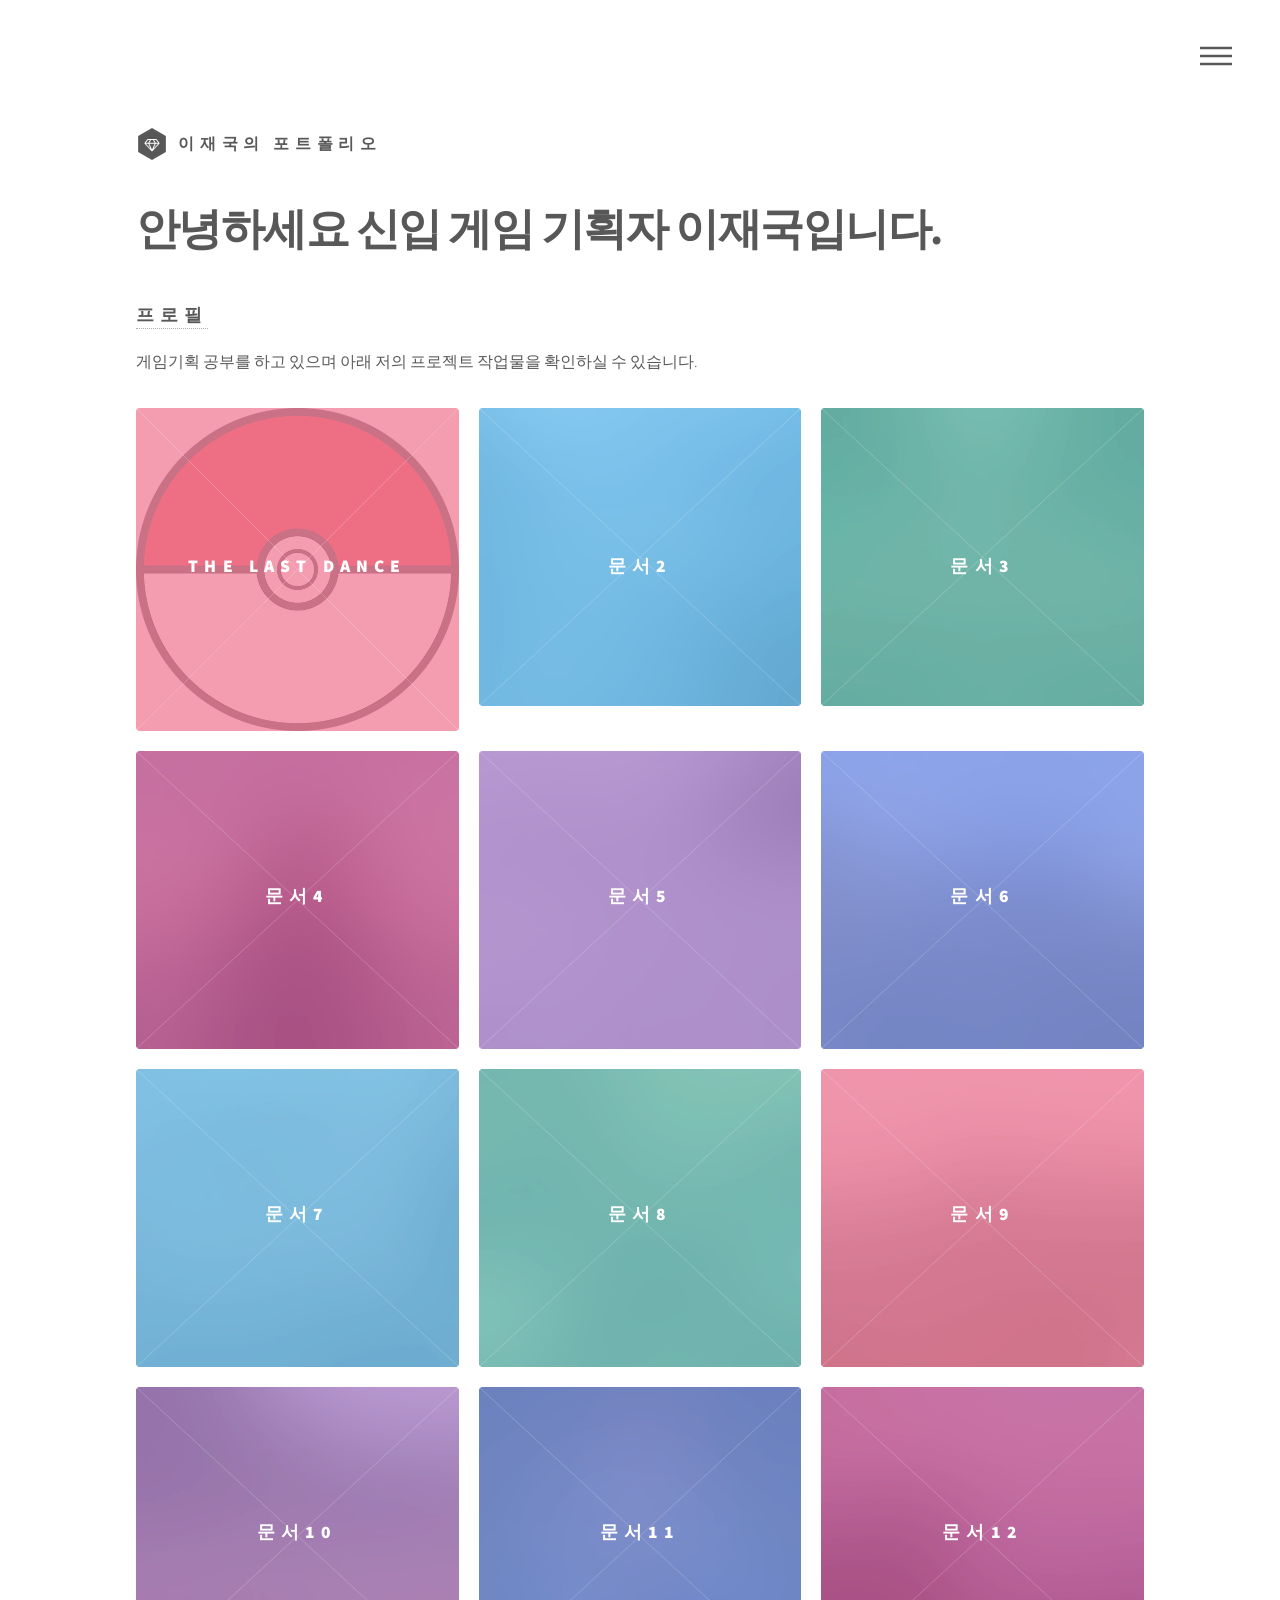
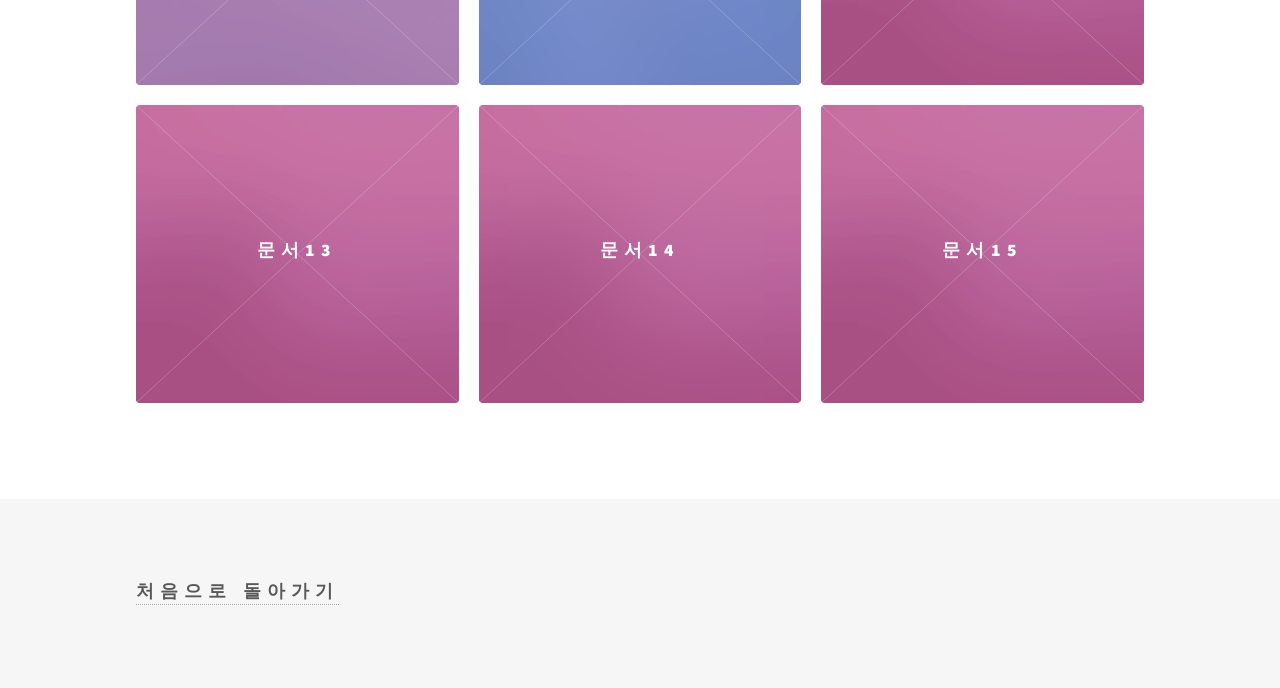
==== commit 700dbcb3: "zaig00 이미지 변환" ====
--- a/pages/index.html
+++ b/pages/index.html
@@ -1,7 +1,7 @@
 <!doctype html>
 <html>
   <head>
-    <title>이재국의 문서창고</title>
+    <title>이재국의 포트폴리오</title>
     <meta charset="utf-8" />
     <meta
       name="viewport"
@@ -21,7 +21,7 @@
           <!-- Logo -->
           <a href="index.html" class="logo">
             <span class="symbol"><img src="images/logo.svg" alt="" /></span
-            ><span class="title">이재국의 문서창고</span>
+            ><span class="title">이재국의 포트폴리오</span>
           </a>
 
           <!-- Nav -->
@@ -37,12 +37,12 @@
       <nav id="menu">
         <h2>문서바로가기</h2>
         <ul>
-          <li><a href="/pages/page01.html">문서1</a></li>
+          <li><a href="/pages/page01.html">The Last Dance</a></li>
           <li><a href="/pages/page02.html">문서2</a></li>
           <li><a href="/pages/page03.html">문서3</a></li>
           <li><a href="/pages/page04.html">문서4</a></li>
           <li><a href="/pages/page05.html">문서5</a></li>
-          <li><a href="/pages/page06.html">문서6</a></li>
+          <!-- <li><a href="/pages/page06.html">문서6</a></li>
           <li><a href="/pages/page07.html">문서7</a></li>
           <li><a href="/pages/page08.html">문서8</a></li>
           <li><a href="/pages/page09.html">문서9</a></li>
@@ -51,7 +51,7 @@
           <li><a href="/pages/page12.html">문서12</a></li>
           <li><a href="/pages/page13.html">문서13</a></li>
           <li><a href="/pages/page14.html">문서14</a></li>
-          <li><a href="/pages/page15.html">문서15</a></li>
+          <li><a href="/pages/page15.html">문서15</a></li> -->
         </ul>
       </nav>
 
@@ -59,17 +59,16 @@
       <div id="main">
         <div class="inner">
           <header>
-            <h1>저는 게임기획을 꿈꾸는 꼬꼬마 기획자입니다.<br /></h1>
+            <h1>안녕하세요 신입 게임 기획자 이재국입니다.<br /></h1>
             <h2>
               <a
-                href="https://www.notion.so/gamedesigncosmos/445e931230a882c5b68301362e0fc524?source=copy_link"
+                href="https://www.notion.so/cd7a421bf35a83eda17c0133fe59a758"
                 >프로필</a
               >
             </h2>
 
             <p>
-              레벨디자인을 중심으로 게임기획 공부를 하고 있으며 아래 저의
-              프로젝트 작업물을 확인하실 수 있습니다.
+              게임기획 공부를 하고 있으며 아래 저의 프로젝트 작업물을 확인하실 수 있습니다.
             </p>
           </header>
           <section class="tiles">
@@ -78,9 +77,9 @@
                 <img src="images/pic01.png" alt="" />
               </span>
               <a href="/pages/page01.html">
-                <h2>척</h2>
-                <div class="content">
-                  <p>로그라이크 디펜스에 대한 기획서 입니다.</p>
+                <h2>The Last Dance</h2>
+                <div class="content">
+                  <p>핵앤슬레시 로그라이크게임 가제 "The Last Dance" 에 대한 기획서 입니다.</p>
                 </div>
               </a>
             </article>
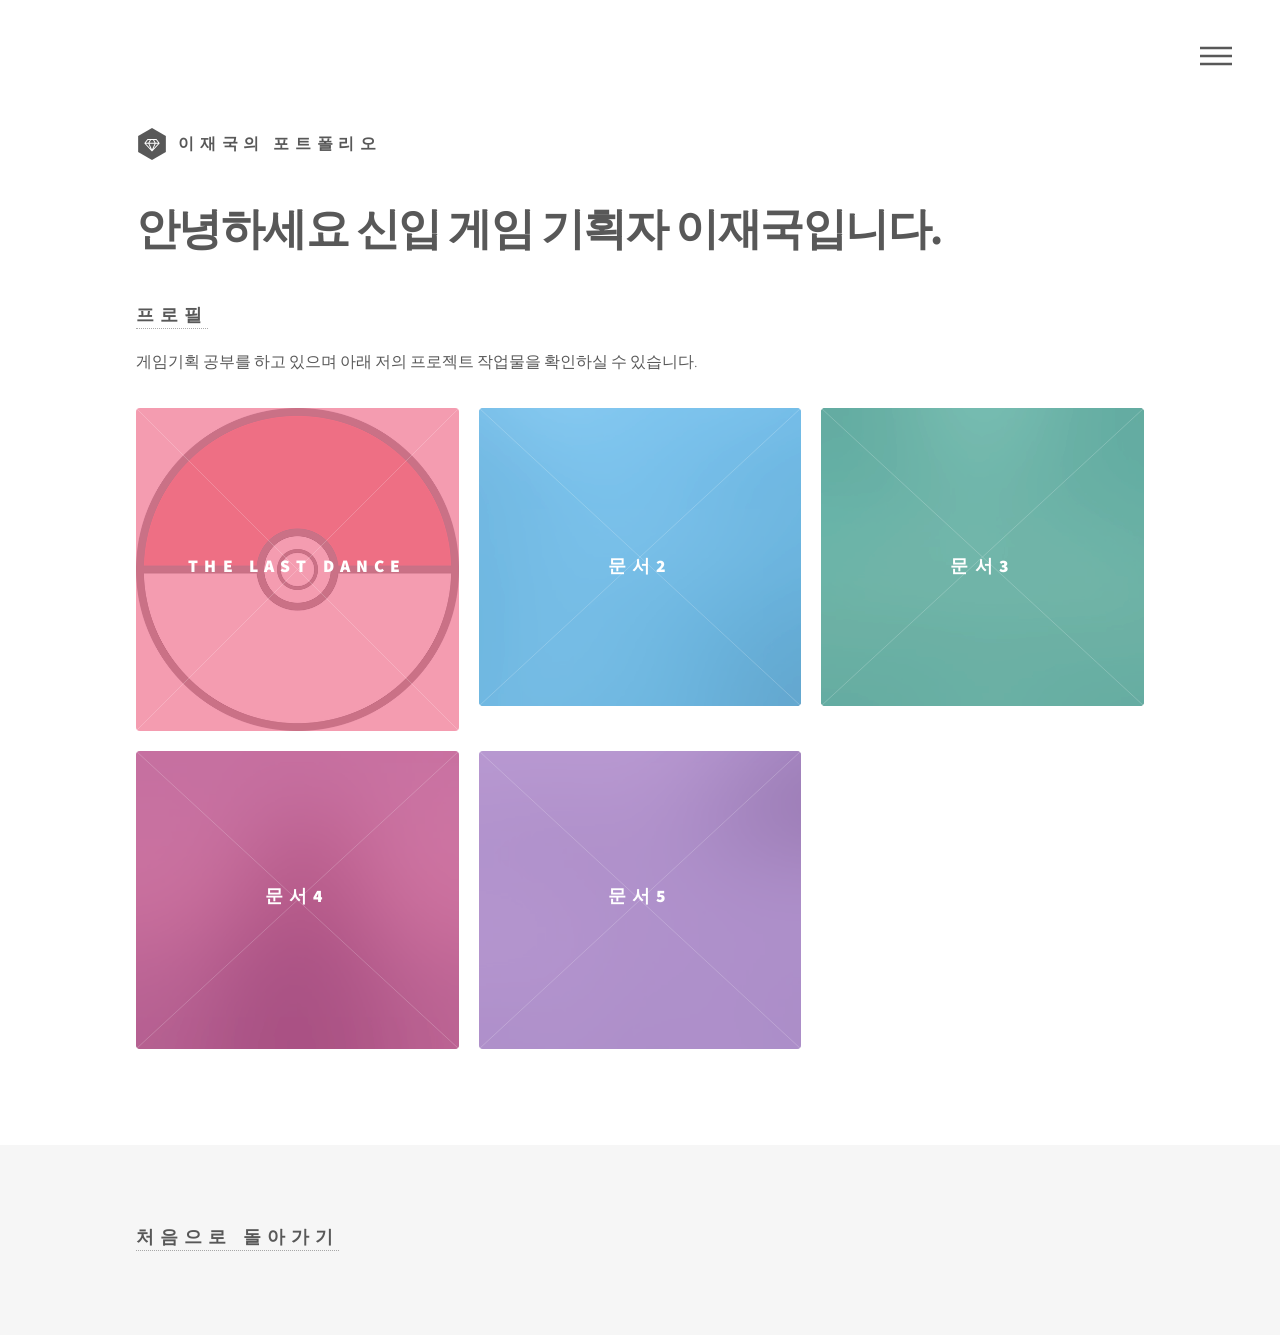
==== commit 9267be81: "zaig00 수정" ====
--- a/pages/index.html
+++ b/pages/index.html
@@ -91,7 +91,7 @@
                 <h2>문서2</h2>
                 <div class="content">
                   <p>
-                    응애 나 아기 게임 기획자야
+                    준비중
                   </p>
                 </div>
               </a>
@@ -104,8 +104,7 @@
                 <h2>문서3</h2>
                 <div class="content">
                   <p>
-                    Sed nisl arcu euismod sit amet nisi lorem etiam dolor
-                    veroeros et feugiat.
+                    준비중
                   </p>
                 </div>
               </a>
@@ -118,8 +117,7 @@
                 <h2>문서4</h2>
                 <div class="content">
                   <p>
-                    Sed nisl arcu euismod sit amet nisi lorem etiam dolor
-                    veroeros et feugiat.
+                    준비중
                   </p>
                 </div>
               </a>
@@ -132,13 +130,12 @@
                 <h2>문서5</h2>
                 <div class="content">
                   <p>
-                    Sed nisl arcu euismod sit amet nisi lorem etiam dolor
-                    veroeros et feugiat.
-                  </p>
-                </div>
-              </a>
-            </article>
-            <article class="style6">
+                    준비중
+                  </p>
+                </div>
+              </a>
+            </article>
+            <!-- <article class="style6">
               <span class="image">
                 <img src="images/pic06.jpg" alt="" />
               </span>
@@ -146,8 +143,7 @@
                 <h2>문서6</h2>
                 <div class="content">
                   <p>
-                    Sed nisl arcu euismod sit amet nisi lorem etiam dolor
-                    veroeros et feugiat.
+                    준비중
                   </p>
                 </div>
               </a>
@@ -160,8 +156,7 @@
                 <h2>문서7</h2>
                 <div class="content">
                   <p>
-                    Sed nisl arcu euismod sit amet nisi lorem etiam dolor
-                    veroeros et feugiat.
+                    준비중
                   </p>
                 </div>
               </a>
@@ -174,8 +169,7 @@
                 <h2>문서8</h2>
                 <div class="content">
                   <p>
-                    Sed nisl arcu euismod sit amet nisi lorem etiam dolor
-                    veroeros et feugiat.
+                    준비중
                   </p>
                 </div>
               </a>
@@ -277,7 +271,7 @@
                   </p>
                 </div>
               </a>
-            </article>
+            </article> -->
           </section>
         </div>
       </div>
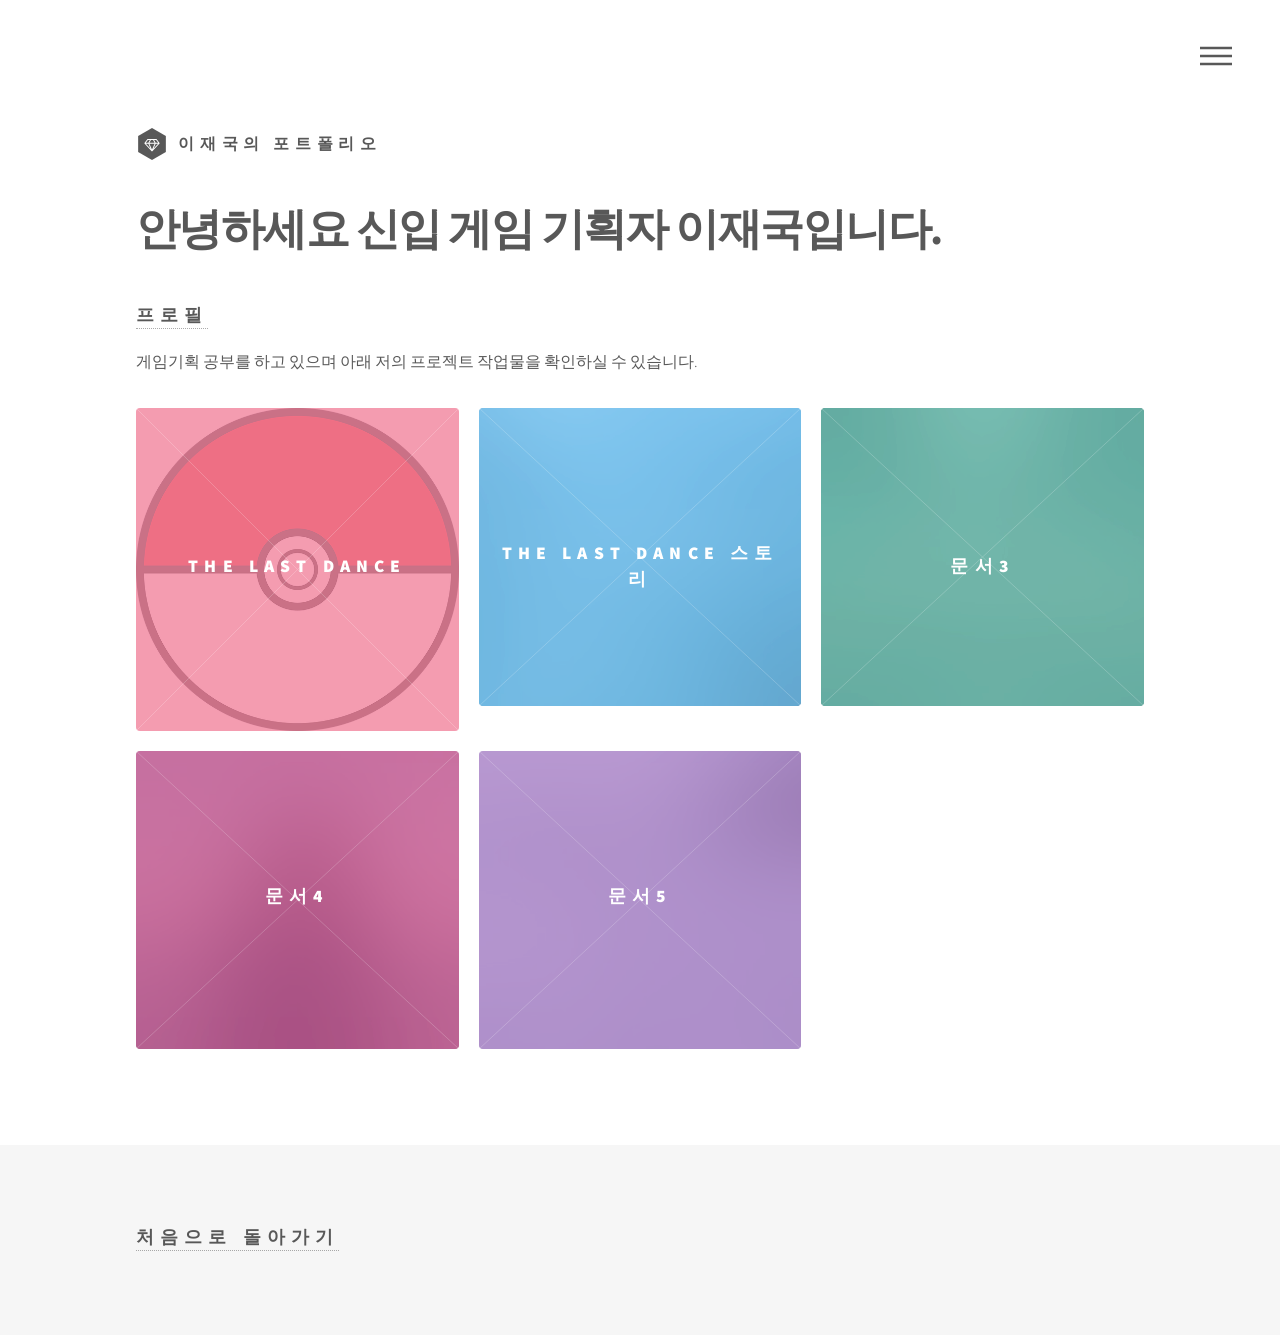
==== commit 7bd372d4: "zaig00 수정" ====
--- a/pages/index.html
+++ b/pages/index.html
@@ -38,7 +38,7 @@
         <h2>문서바로가기</h2>
         <ul>
           <li><a href="/pages/page01.html">The Last Dance</a></li>
-          <li><a href="/pages/page02.html">문서2</a></li>
+          <li><a href="/pages/page02.html">The Last Dance 스토리</a></li>
           <li><a href="/pages/page03.html">문서3</a></li>
           <li><a href="/pages/page04.html">문서4</a></li>
           <li><a href="/pages/page05.html">문서5</a></li>
@@ -88,10 +88,10 @@
                 <img src="images/pic02.jpg" alt="" />
               </span>
               <a href="/pages/page02.html">
-                <h2>문서2</h2>
-                <div class="content">
-                  <p>
-                    준비중
+                <h2>The Last Dance 스토리</h2>
+                <div class="content">
+                  <p>
+                    The Last Dance 스토리 입니다.
                   </p>
                 </div>
               </a>
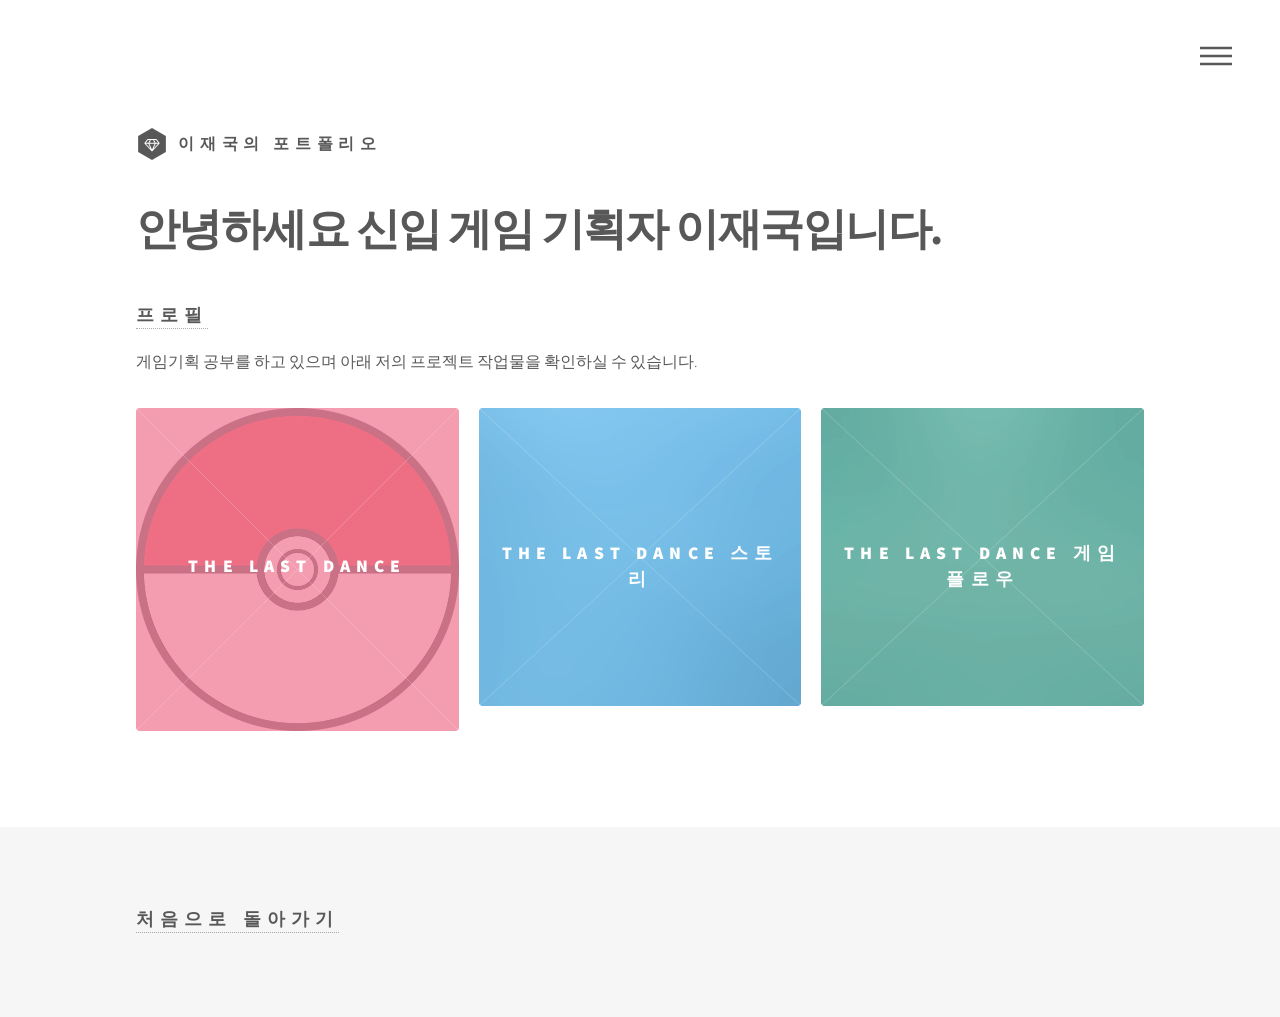
==== commit 7d9a389f: "zaig00 수정" ====
--- a/pages/index.html
+++ b/pages/index.html
@@ -39,9 +39,9 @@
         <ul>
           <li><a href="/pages/page01.html">The Last Dance</a></li>
           <li><a href="/pages/page02.html">The Last Dance 스토리</a></li>
-          <li><a href="/pages/page03.html">문서3</a></li>
-          <li><a href="/pages/page04.html">문서4</a></li>
-          <li><a href="/pages/page05.html">문서5</a></li>
+          <li><a href="/pages/page03.html">The Last Dance 게임 플로우</a></li>
+          <!-- <li><a href="/pages/page04.html">문서4</a></li>
+          <li><a href="/pages/page05.html">문서5</a></li> -->
           <!-- <li><a href="/pages/page06.html">문서6</a></li>
           <li><a href="/pages/page07.html">문서7</a></li>
           <li><a href="/pages/page08.html">문서8</a></li>
@@ -101,15 +101,15 @@
                 <img src="images/pic03.jpg" alt="" />
               </span>
               <a href="/pages/page03.html">
-                <h2>문서3</h2>
-                <div class="content">
-                  <p>
-                    준비중
-                  </p>
-                </div>
-              </a>
-            </article>
-            <article class="style4">
+                <h2>The Last Dance 게임 플로우</h2>
+                <div class="content">
+                  <p>
+                    The Last Dance 게임진행 플로우입니다.
+                  </p>
+                </div>
+              </a>
+            </article>
+            <!-- article class="style4">
               <span class="image">
                 <img src="images/pic04.jpg" alt="" />
               </span>
@@ -134,7 +134,7 @@
                   </p>
                 </div>
               </a>
-            </article>
+            </article> -->
             <!-- <article class="style6">
               <span class="image">
                 <img src="images/pic06.jpg" alt="" />
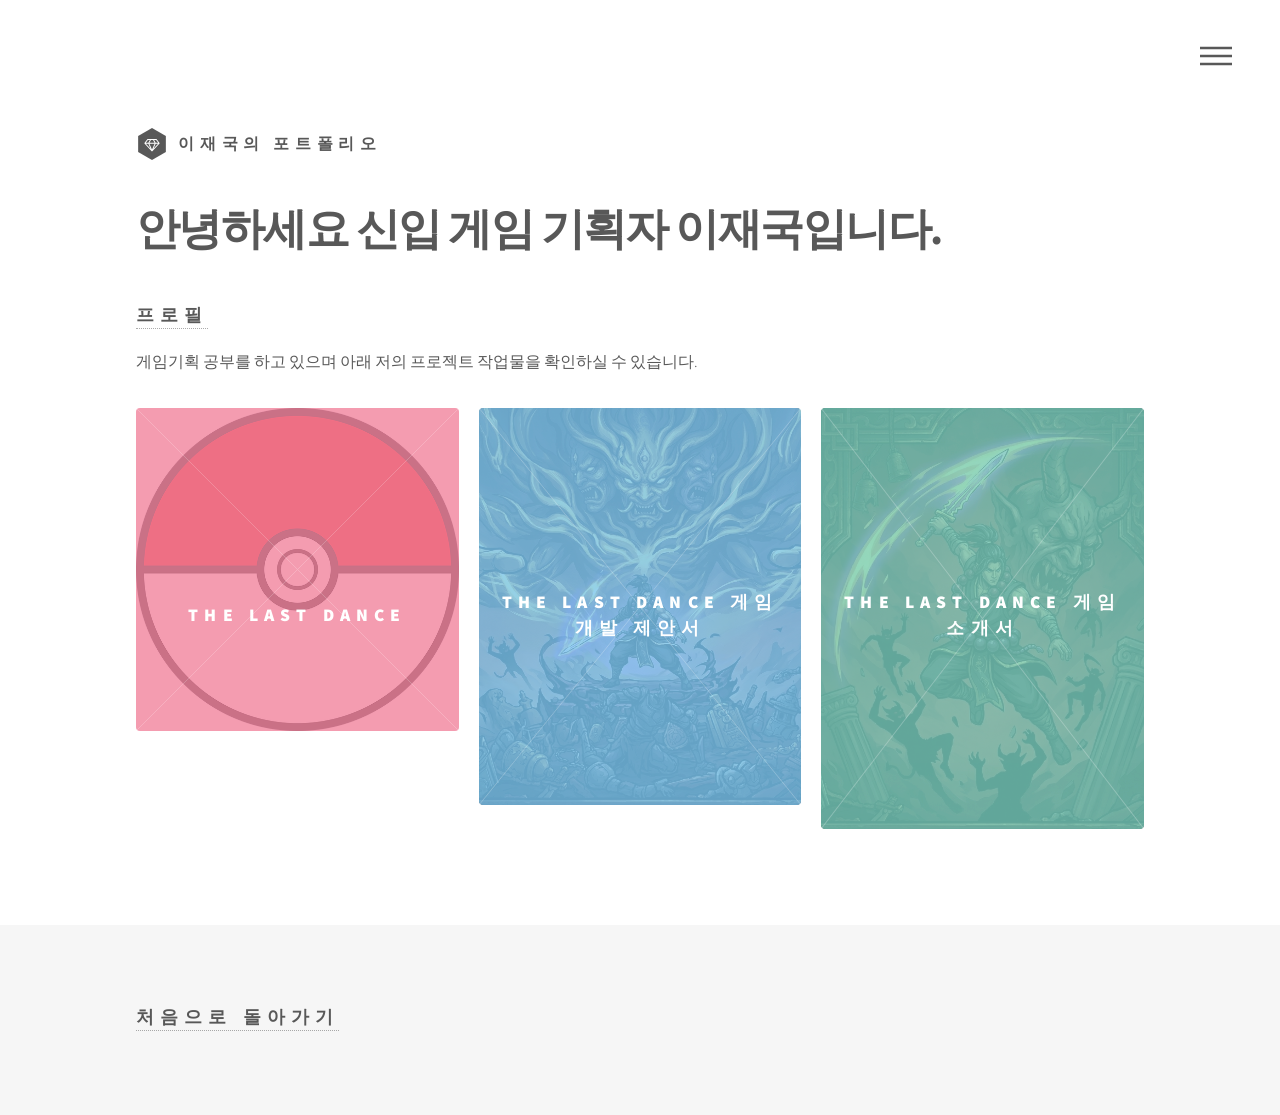
==== commit 8ccb4e99: "Zaig00 수정" ====
--- a/pages/index.html
+++ b/pages/index.html
@@ -85,26 +85,26 @@
             </article>
             <article class="style2">
               <span class="image">
-                <img src="images/pic02.jpg" alt="" />
+                <img src="images/Gemini_Generated_Image_cx9xv0cx9xv0cx9x.png" alt="" />
               </span>
               <a href="/pages/page02.html">
-                <h2>The Last Dance 스토리</h2>
-                <div class="content">
-                  <p>
-                    The Last Dance 스토리 입니다.
+                <h2>The Last Dance 게임 개발 제안서</h2>
+                <div class="content">
+                  <p>
+                    The Last Dance 게임 개발 제안서 입니다.
                   </p>
                 </div>
               </a>
             </article>
             <article class="style3">
               <span class="image">
-                <img src="images/pic03.jpg" alt="" />
+                <img src="images/Gemini_Generated_Image_rzhfs2rzhfs2rzhf.png" alt="" />
               </span>
               <a href="/pages/page03.html">
-                <h2>The Last Dance 게임 플로우</h2>
-                <div class="content">
-                  <p>
-                    The Last Dance 게임진행 플로우입니다.
+                <h2>The Last Dance 게임 소개서</h2>
+                <div class="content">
+                  <p>
+                    The Last Dance "원페이지 기획" 게임 소개서입니다.
                   </p>
                 </div>
               </a>
